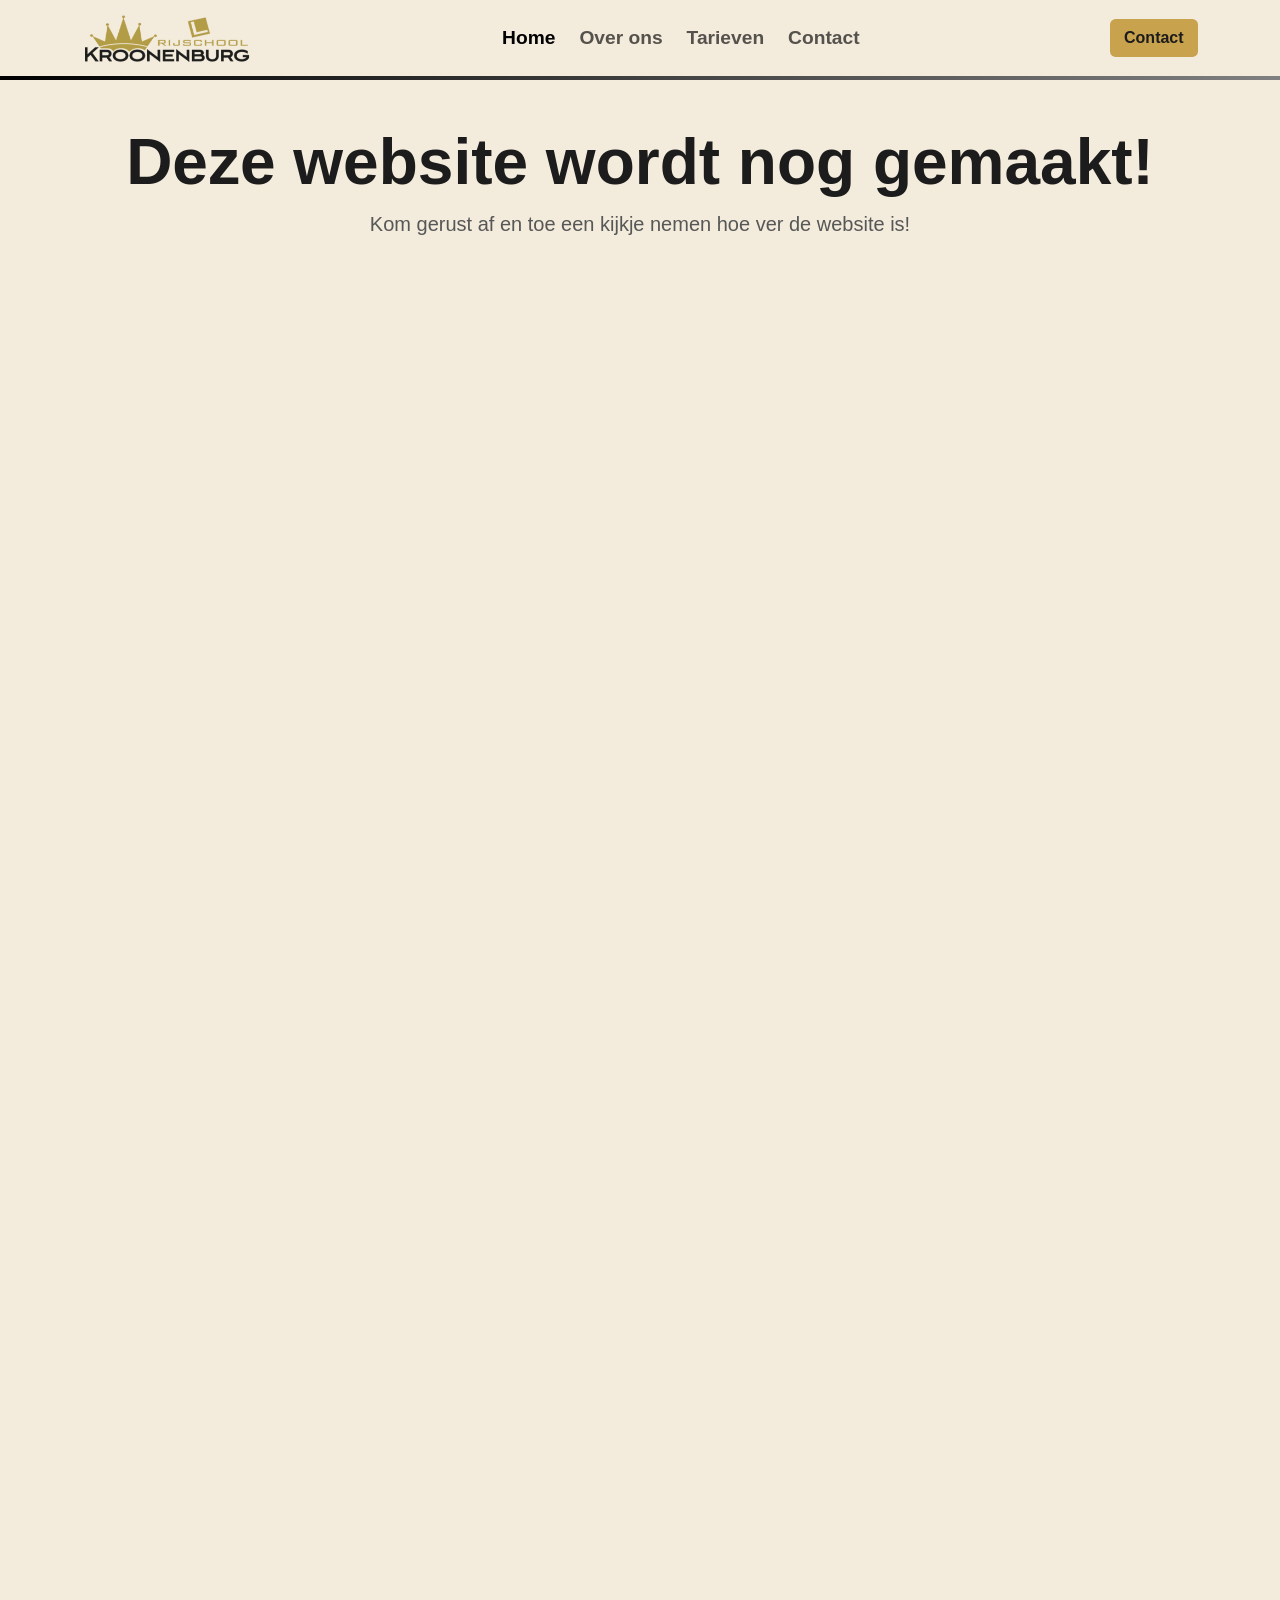
==== index.html @ a6eb4051 "navbar vebetert" ====
<!DOCTYPE html>
<html lang="en">

<head>
    <meta charset="UTF-8">
    <meta name="viewport" content="width=device-width, initial-scale=1.0">
    <title>Document</title>
    <link href="https://cdn.jsdelivr.net/npm/bootstrap@5.3.2/dist/css/bootstrap.min.css" rel="stylesheet">
    <link rel="stylesheet" href="style.css">
</head>

<body>
    <nav class="navbar navbar-expand-lg fixed-top">
        <div class="container d-flex align-items-center justify-content-between">

            <!-- Logo (left) -->
            <a class="navbar-brand d-flex align-items-center me-3" href="index.html">
                <img src="images/logo.png" alt="logo" width="170" height="50">
            </a>

            <!-- Hamburger toggler (always right on small screens) -->
            <button class="navbar-toggler border border-2 border-dark" type="button" data-bs-toggle="collapse" data-bs-target="#navbarNav"
                aria-controls="navbarNav" aria-expanded="false" aria-label="Toggle navigation">
                <span class="navbar-toggler-icon"></span>
            </button>

            <!-- Collapse menu -->
            <div class="collapse navbar-collapse justify-content-center" id="navbarNav">
                <ul class="navbar-nav mx-auto">
                    <li class="nav-item"><a class="nav-link active" href="index.html">Home</a></li>
                    <li class="nav-item"><a class="nav-link" href="overons.html">Over ons</a></li>
                    <li class="nav-item"><a class="nav-link" href="tarieven.html">Tarieven</a></li>
                    <li class="nav-item"><a class="nav-link" href="tarieven.html">Contact</a></li>
                </ul>

                <!-- Contact button (only on lg+) -->
                <div class="d-none d-lg-flex ms-lg-3">
                    <a href="contact.html" class="btn btn-gold">Contact</a>
                </div>
            </div>

        </div>
    </nav>



    <div class="hero1 d-flex flex-column align-items-center min-vh-100">
        <div class="text-center">
            <h1 class="display-3 fw-bold mt-4">Deze website wordt nog gemaakt!</h1>
            <p class="lead fs-5 text-muted">Kom gerust af en toe een kijkje nemen hoe ver de website is!</p>
        </div>
    </div>


    <script src="https://cdn.jsdelivr.net/npm/@popperjs/core@2.11.8/dist/umd/popper.min.js"
        integrity="sha384-I7E8VVD/ismYTF4hNIPjVp/Zjvgyol6VFvRkX/vR+Vc4jQkC+hVqc2pM8ODewa9r"
        crossorigin="anonymous"></script>
    <script src="https://cdn.jsdelivr.net/npm/bootstrap@5.3.8/dist/js/bootstrap.min.js"
        integrity="sha384-G/EV+4j2dNv+tEPo3++6LCgdCROaejBqfUeNjuKAiuXbjrxilcCdDz6ZAVfHWe1Y"
        crossorigin="anonymous"></script>
    <script src="script.js"></script>
</body>

</html>
---- style.css ----
:root {
    --dark: #5d5d5d;
    --gold: rgba(179, 157, 70, 1);
    --Lbeige: #F3EBDC;
}

body {
    padding: 0;
    margin: 0;
    font-family: 'Inter', sans-serif;
    background-color: var(--Lbeige);
    color: #1C1C1C;
}

/*navbar*/

.navbar .navbar-nav {
  gap: 0.5rem;
}

.navbar {
    background-color: var(--Lbeige);
    transition: all 0.3s;
}

.nav-link {
    font-size: larger;
    font-weight: bold;
    position: relative;
    top: 0;
}

.nav-link:hover {
    top: -4px;
    transition: all 0.3s;
}


.navbar::after {
    content: '';
    background: linear-gradient(to right, black, gray);
    height: 4px;
    width: 100%;
    position: absolute;
    bottom: -4px;
}

.navbar.scrolled {
    background-color: beige;
    box-shadow: 0 10px 16px rgba(0, 0, 0, 0.1);
}


.btn-gold {
  background-color: #C9A24D;
  color: #1C1C1C;
  border: none;
  font-weight: 600;
  padding: .45rem .9rem;
  border-radius: .35rem;
}
.btn-gold:hover { background-color: #A88734; color: #1C1C1C; }



.hero1 {
    height: 200vh;
    margin-top: 100px;
}

/*media*/
@media (max-width: 991.98px) {
  /* optional: reduce logo size on small screens */
  .navbar-brand img { width: 140px; height: auto; }
}
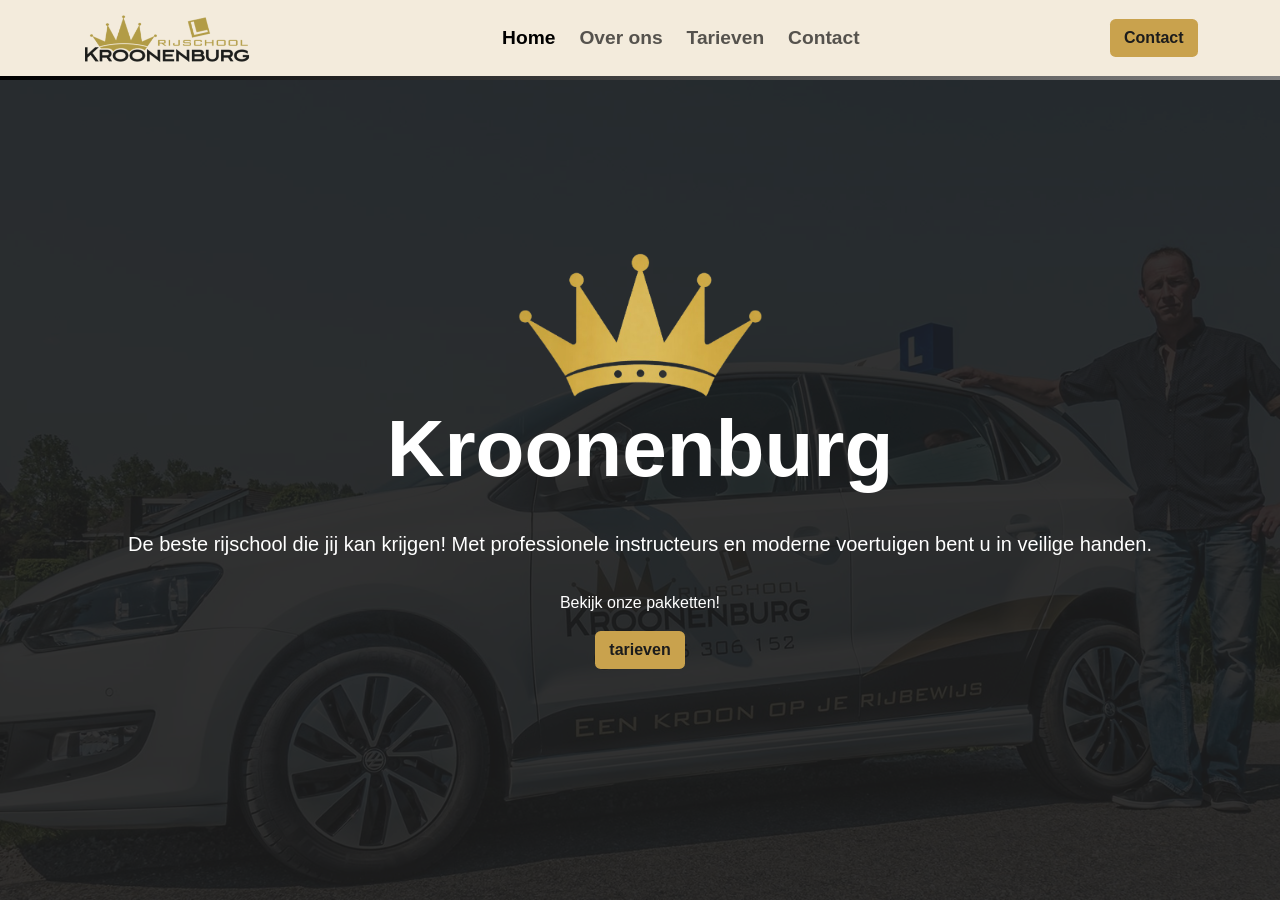
==== commit 197a2e19: "hero homepagina" ====
--- a/index.html
+++ b/index.html
@@ -44,10 +44,14 @@
 
 
 
-    <div class="hero1 d-flex flex-column align-items-center min-vh-100">
-        <div class="text-center">
-            <h1 class="display-3 fw-bold mt-4">Deze website wordt nog gemaakt!</h1>
-            <p class="lead fs-5 text-muted">Kom gerust af en toe een kijkje nemen hoe ver de website is!</p>
+    <div class="hero1 d-flex flex-column justify-content-center align-items-center min-vh-100">
+        <div class="darkoverlay-hero"></div>
+        <div class="hero-tekst-container d-flex flex-column justify-content-center align-items-center text-center">
+            <img class="hero-crown-title" src="images/crown.png" alt="kroon">
+            <h1 class="fw-bold mt-4">Kroonenburg</h1>
+            <p class="hero-sub-tekst mt-4">De beste rijschool die jij kan krijgen! Met professionele instructeurs en moderne voertuigen bent u in veilige handen.</p>
+            <p class="mt-3">Bekijk onze pakketten!</p>
+            <button class="btn-gold">tarieven</button>
         </div>
     </div>
 
--- a/style.css
+++ b/style.css
@@ -21,6 +21,7 @@
 .navbar {
     background-color: var(--Lbeige);
     transition: all 0.3s;
+    
 }
 
 .nav-link {
@@ -61,15 +62,55 @@
 }
 .btn-gold:hover { background-color: #A88734; color: #1C1C1C; }
 
-
+/*hero1*/
 
 .hero1 {
-    height: 200vh;
-    margin-top: 100px;
+    position: relative;
+    height: 100vh;
+    width: 100%;
+    background-image: url('images/NielsMauto.png');
+    background-size: cover;
+    background-position: center top;
+    background-repeat: no-repeat;
+    color: white;
+}
+
+.hero-tekst-container {
+    padding: 20px;
+    position: relative;
+    z-index: 1;
+    h1 {
+        font-weight: bolder;
+        font-size: clamp(30px, 12vw, 80px);
+    }
+}
+
+.hero-sub-tekst {
+    font-size: clamp(15px, 3vw, 20px);
+}
+
+.darkoverlay-hero {
+    position: absolute;
+    top: 0;
+    left: 0;
+    width: 100%;
+    height: 100%;
+    background-color: #1C1C1C;
+    opacity: 0.9;
+}
+
+.hero-crown-title {
+    width: clamp(120px, 40vw, 250px);
+    position: relative;
+    top: 20px;
 }
 
 /*media*/
-@media (max-width: 991.98px) {
+@media (max-width: 990px) {
   /* optional: reduce logo size on small screens */
   .navbar-brand img { width: 140px; height: auto; }
+
+  .hero1 {
+        background-position: right bottom;
+    }
 }
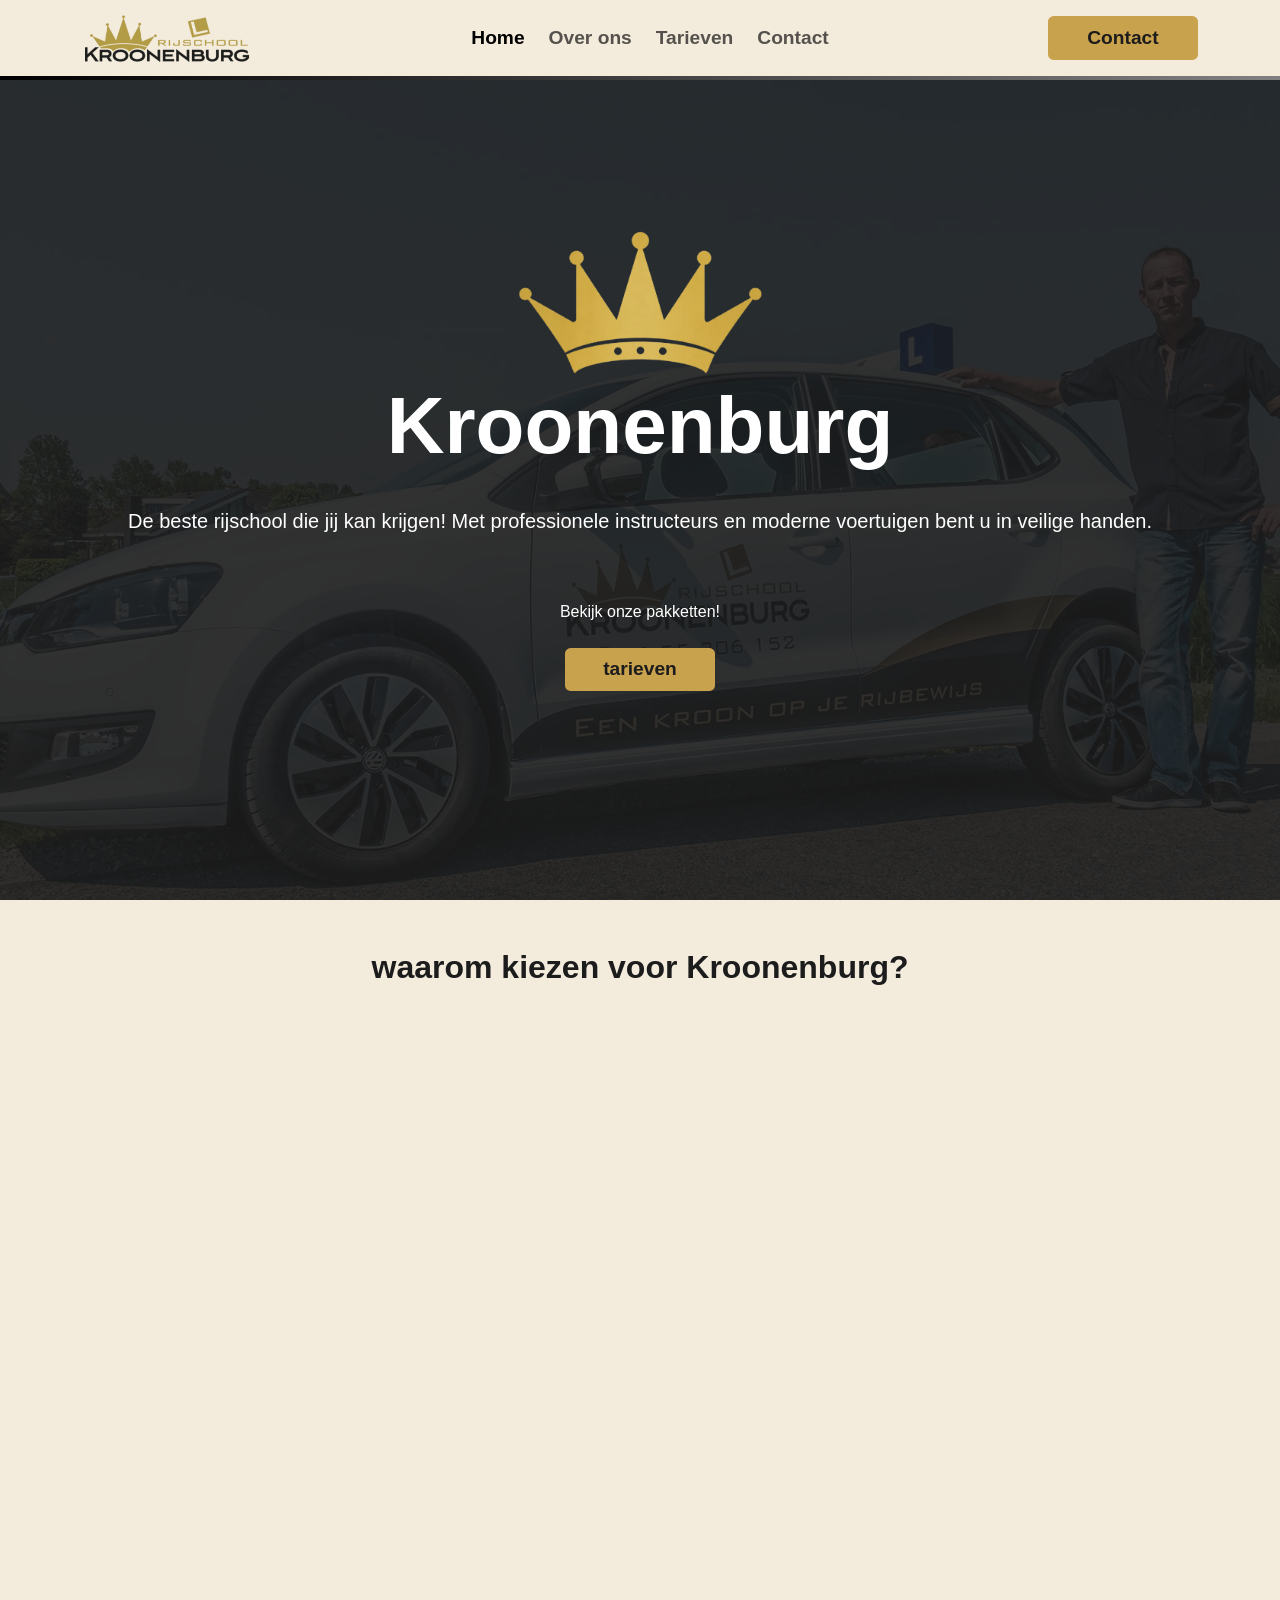
==== commit 15908519: "scale animatie volgende sectie" ====
--- a/index.html
+++ b/index.html
@@ -42,18 +42,20 @@
         </div>
     </nav>
 
-
-
     <div class="hero1 d-flex flex-column justify-content-center align-items-center min-vh-100">
         <div class="darkoverlay-hero"></div>
         <div class="hero-tekst-container d-flex flex-column justify-content-center align-items-center text-center">
             <img class="hero-crown-title" src="images/crown.png" alt="kroon">
             <h1 class="fw-bold mt-4">Kroonenburg</h1>
             <p class="hero-sub-tekst mt-4">De beste rijschool die jij kan krijgen! Met professionele instructeurs en moderne voertuigen bent u in veilige handen.</p>
-            <p class="mt-3">Bekijk onze pakketten!</p>
-            <button class="btn-gold">tarieven</button>
+            <p class="mt-5">Bekijk onze pakketten!</p>
+            <button class="btn-gold mt-2">tarieven</button>
         </div>
     </div>
+
+    <section>
+        <h2 class="mt-5 text-center bold fw-bolder scale-animation hidden">waarom kiezen voor Kroonenburg?</h2>
+    </section>
 
 
     <script src="https://cdn.jsdelivr.net/npm/@popperjs/core@2.11.8/dist/umd/popper.min.js"
--- a/style.css
+++ b/style.css
@@ -10,6 +10,30 @@
     font-family: 'Inter', sans-serif;
     background-color: var(--Lbeige);
     color: #1C1C1C;
+}
+
+/*components*/
+
+section {
+    height: 100vh;
+}
+
+/*animaties*/
+
+.scale-animation.show {
+    transform: scale(1);
+    animation: scaleIn 0.6s ease-out forwards;
+}
+
+@keyframes scaleIn {
+    from {
+        transform: scale(0);
+        opacity: 0;
+    }
+    to {
+        transform: scale(1);
+        opacity: 1;
+    }
 }
 
 /*navbar*/
@@ -48,7 +72,7 @@
 
 .navbar.scrolled {
     background-color: beige;
-    box-shadow: 0 10px 16px rgba(0, 0, 0, 0.1);
+    box-shadow: 0 15px 16px rgba(0, 0, 0, 0.1);
 }
 
 
@@ -56,9 +80,11 @@
   background-color: #C9A24D;
   color: #1C1C1C;
   border: none;
+  font-size: larger;
   font-weight: 600;
-  padding: .45rem .9rem;
+  padding: .45rem 10px;
   border-radius: .35rem;
+  width: 150px;
 }
 .btn-gold:hover { background-color: #A88734; color: #1C1C1C; }
 
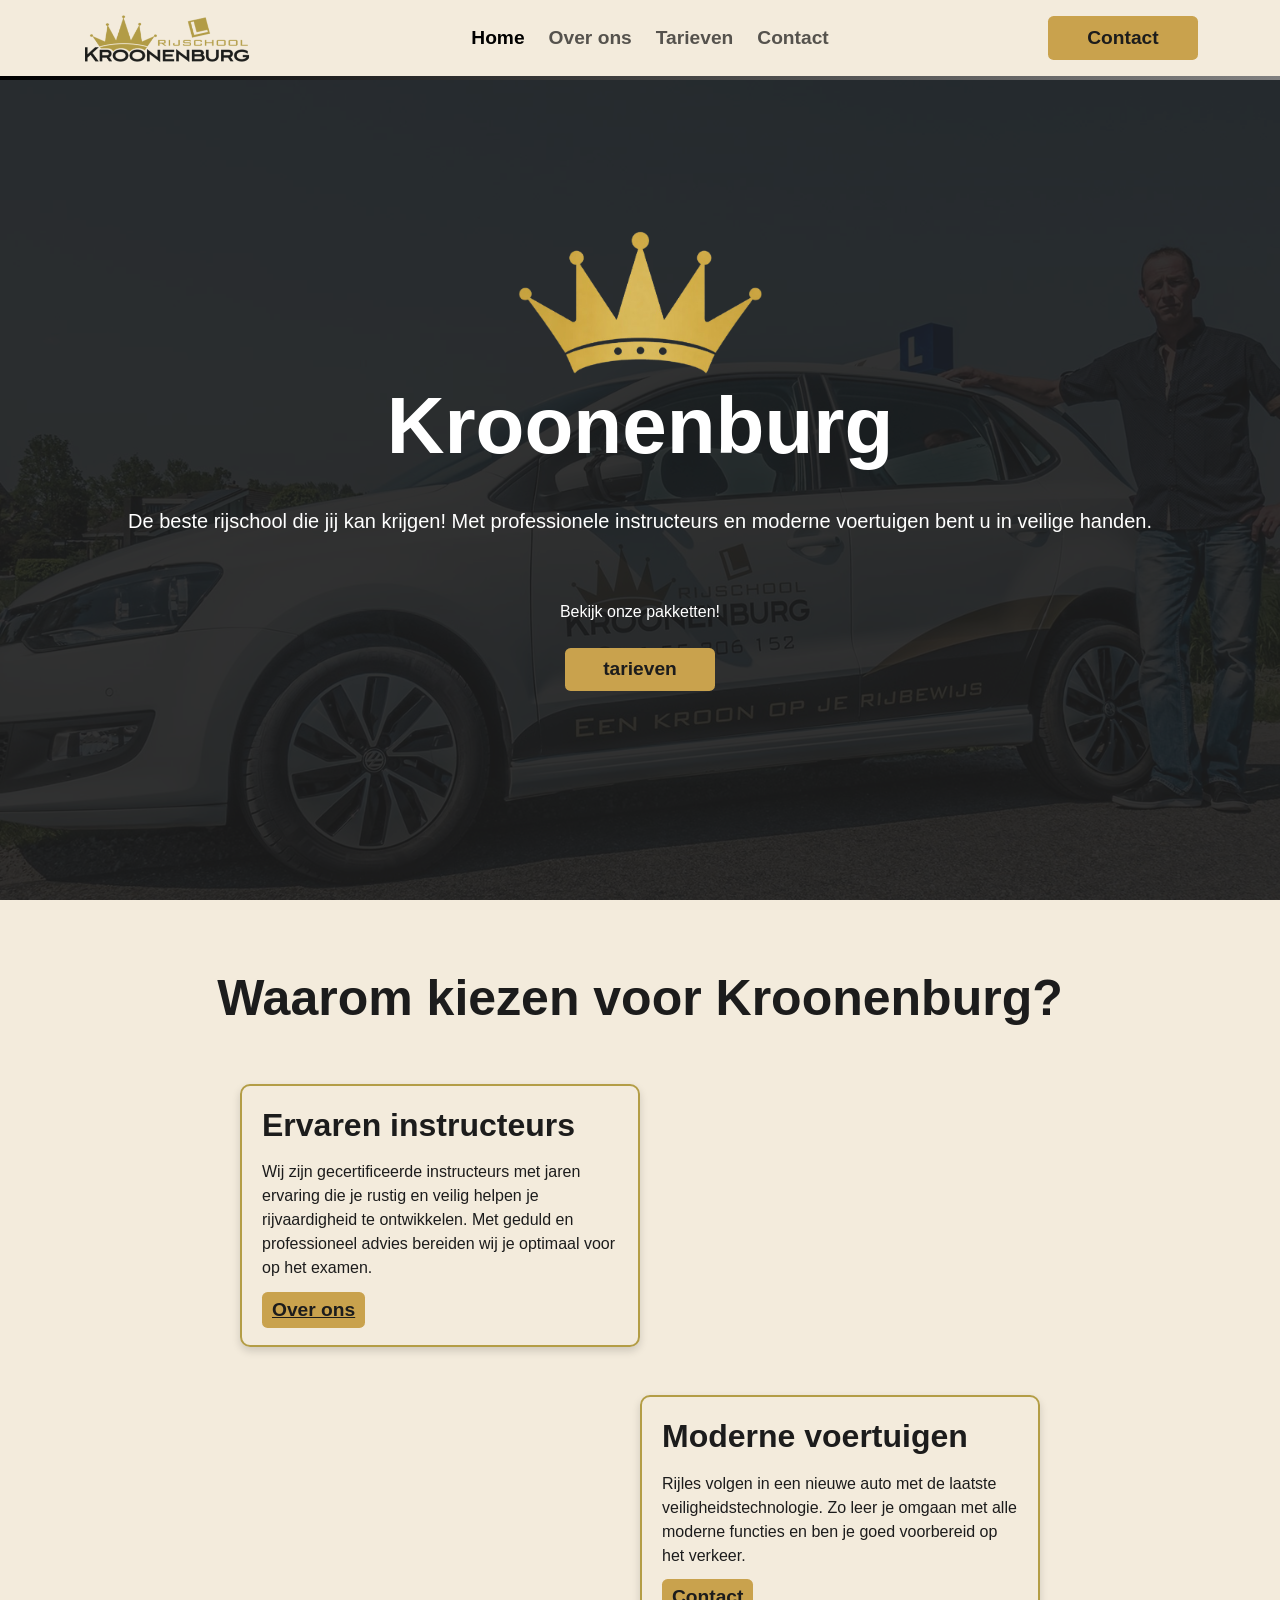
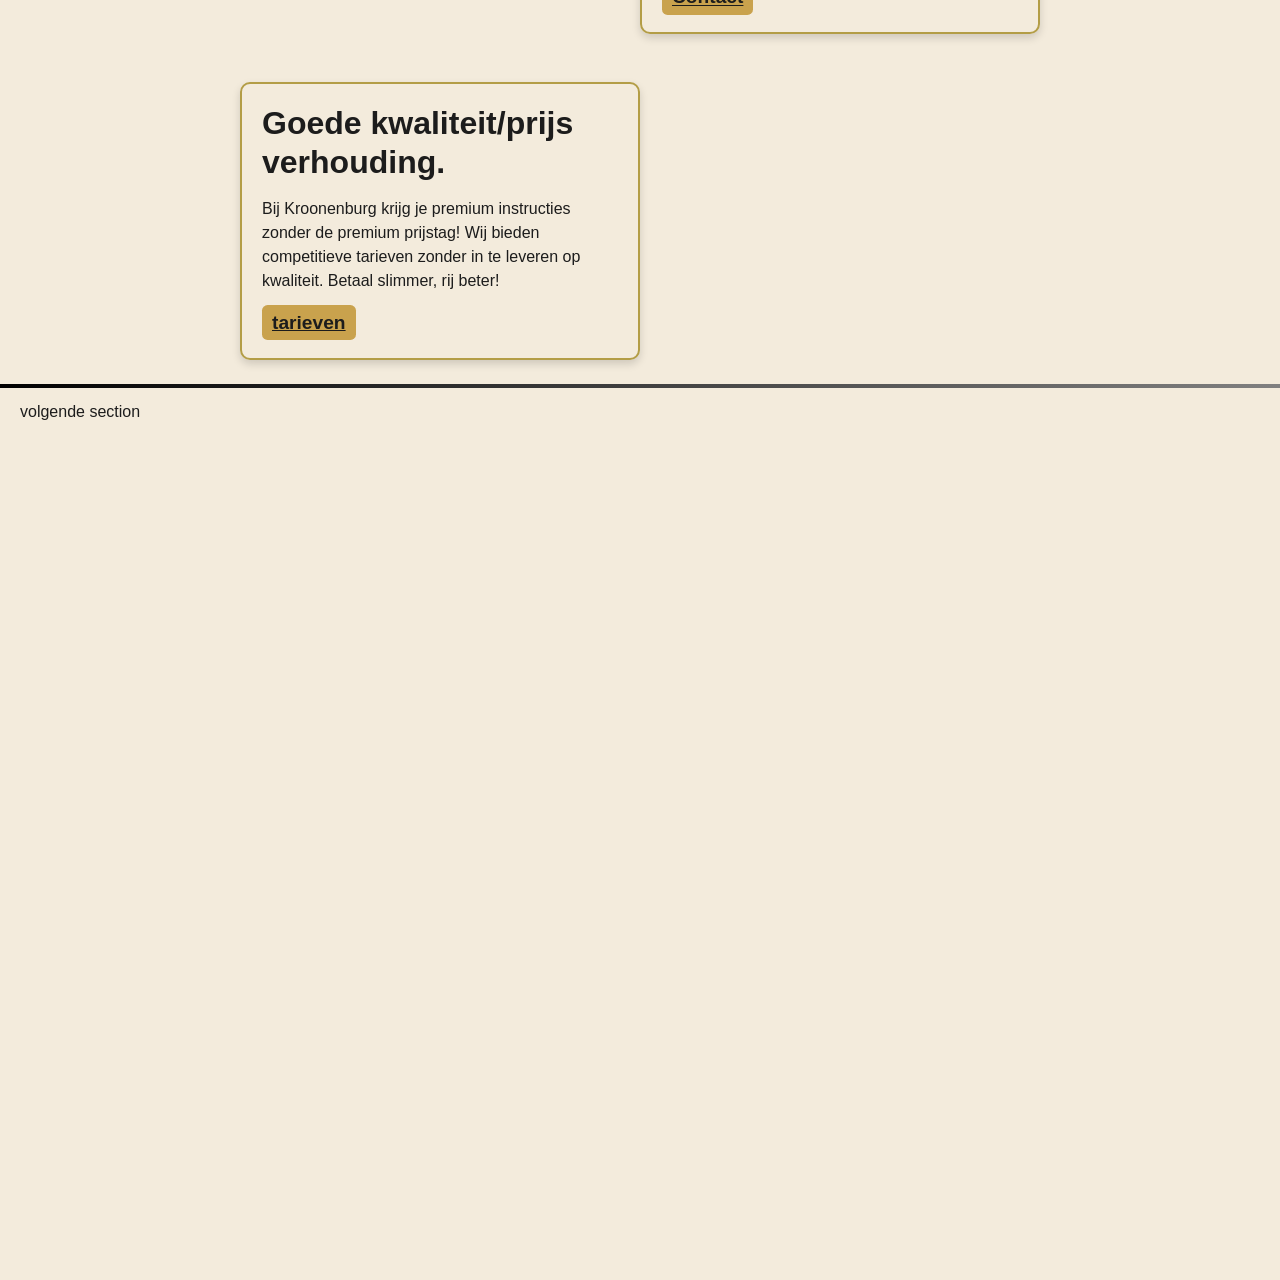
==== commit b23d89cc: "waarom sectie" ====
--- a/index.html
+++ b/index.html
@@ -19,8 +19,9 @@
             </a>
 
             <!-- Hamburger toggler (always right on small screens) -->
-            <button class="navbar-toggler border border-2 border-dark" type="button" data-bs-toggle="collapse" data-bs-target="#navbarNav"
-                aria-controls="navbarNav" aria-expanded="false" aria-label="Toggle navigation">
+            <button class="navbar-toggler border border-2 border-dark" type="button" data-bs-toggle="collapse"
+                data-bs-target="#navbarNav" aria-controls="navbarNav" aria-expanded="false"
+                aria-label="Toggle navigation">
                 <span class="navbar-toggler-icon"></span>
             </button>
 
@@ -47,14 +48,42 @@
         <div class="hero-tekst-container d-flex flex-column justify-content-center align-items-center text-center">
             <img class="hero-crown-title" src="images/crown.png" alt="kroon">
             <h1 class="fw-bold mt-4">Kroonenburg</h1>
-            <p class="hero-sub-tekst mt-4">De beste rijschool die jij kan krijgen! Met professionele instructeurs en moderne voertuigen bent u in veilige handen.</p>
+            <p class="hero-sub-tekst mt-4">De beste rijschool die jij kan krijgen! Met professionele instructeurs en
+                moderne voertuigen bent u in veilige handen.</p>
             <p class="mt-5">Bekijk onze pakketten!</p>
             <button class="btn-gold mt-2">tarieven</button>
         </div>
     </div>
 
     <section>
-        <h2 class="mt-5 text-center bold fw-bolder scale-animation hidden">waarom kiezen voor Kroonenburg?</h2>
+        <h2 class="header mt-5 text-center fw-bolder">Waarom kiezen voor Kroonenburg?</h2>
+        <div class="d-flex flex-column justify-content-center align-items-center">
+            <div class="tekstgroep groep1 mt-5 slide-left-animation hidden">
+                <h2 class="subheader mb-3 fw-bold">Ervaren instructeurs</h2>
+                <p>Wij zijn gecertificeerde instructeurs met jaren ervaring die je rustig en veilig helpen je
+                    rijvaardigheid te ontwikkelen. Met geduld en professioneel advies bereiden wij je optimaal voor op
+                    het examen.</p>
+                <a class="btn-gold" href="#">Over ons</a>
+            </div>
+
+            <div class="tekstgroep groep2 mt-5 slide-right-animation hidden">
+                <h2 class="subheader fw-bold mb-3">Moderne voertuigen</h2>
+                <p>Rijles volgen in een nieuwe auto met de laatste veiligheidstechnologie. Zo leer je omgaan met alle
+                    moderne functies en ben je goed voorbereid op het verkeer.</p>
+                <a class="btn-gold" href="#">Contact</a>
+            </div>
+
+
+            <div class="tekstgroep groep3  mt-5 slide-left-animation hidden">
+                <h2 class="subheader mb-3 fw-bold">Goede kwaliteit/prijs verhouding.</h2>
+                <p>Bij Kroonenburg krijg je premium instructies zonder de premium prijstag! Wij bieden competitieve tarieven zonder in te leveren op kwaliteit. Betaal slimmer, rij beter!</p>
+                <a class="btn-gold" href="#">tarieven</a>
+            </div>
+        </div>
+    </section>
+
+    <section class="tarieven-section">
+        volgende section
     </section>
 
 
--- a/style.css
+++ b/style.css
@@ -10,12 +10,19 @@
     font-family: 'Inter', sans-serif;
     background-color: var(--Lbeige);
     color: #1C1C1C;
+    overflow-x: hidden;
 }
 
 /*components*/
 
 section {
-    height: 100vh;
+    min-height: 100vh;
+    padding: 20px;
+    position: relative;
+}
+
+.header {
+    font-size: clamp(12px, 9vw, 50px);
 }
 
 /*animaties*/
@@ -23,6 +30,32 @@
 .scale-animation.show {
     transform: scale(1);
     animation: scaleIn 0.6s ease-out forwards;
+}
+
+.slide-left-animation {
+    opacity: 0;
+    filter: blur(2px);
+    transition: all 1s;
+    transform: translateX(-80%);
+}
+
+.slide-left-animation.show {
+    opacity: 1;
+    filter: blur(0);
+    transform: translateX(0%);
+}
+
+.slide-right-animation {
+    opacity: 0;
+    filter: blur(2px);
+    transition: all 0.8s;
+    transform: translateX(80%);
+}
+
+.slide-right-animation.show {
+    opacity: 1;
+    filter: blur(0);
+    transform: translateX(0%);
 }
 
 @keyframes scaleIn {
@@ -30,6 +63,7 @@
         transform: scale(0);
         opacity: 0;
     }
+
     to {
         transform: scale(1);
         opacity: 1;
@@ -39,13 +73,13 @@
 /*navbar*/
 
 .navbar .navbar-nav {
-  gap: 0.5rem;
+    gap: 0.5rem;
 }
 
 .navbar {
     background-color: var(--Lbeige);
     transition: all 0.3s;
-    
+
 }
 
 .nav-link {
@@ -77,16 +111,20 @@
 
 
 .btn-gold {
-  background-color: #C9A24D;
-  color: #1C1C1C;
-  border: none;
-  font-size: larger;
-  font-weight: 600;
-  padding: .45rem 10px;
-  border-radius: .35rem;
-  width: 150px;
-}
-.btn-gold:hover { background-color: #A88734; color: #1C1C1C; }
+    background-color: #C9A24D;
+    color: #1C1C1C;
+    border: none;
+    font-size: larger;
+    font-weight: 600;
+    padding: .45rem 10px;
+    border-radius: .35rem;
+    width: 150px;
+}
+
+.btn-gold:hover {
+    background-color: #A88734;
+    color: #1C1C1C;
+}
 
 /*hero1*/
 
@@ -105,6 +143,7 @@
     padding: 20px;
     position: relative;
     z-index: 1;
+
     h1 {
         font-weight: bolder;
         font-size: clamp(30px, 12vw, 80px);
@@ -131,12 +170,118 @@
     top: 20px;
 }
 
+/*tarieven sectie*/
+
+.tarieven-section {
+
+}
+
+.tarieven-section:after {
+    content: '';
+    position: absolute;
+    height: 4px;
+    width: 100%;
+    top: 4px;
+    left: 0;
+    background: linear-gradient(to right, black, gray);
+}
+
+/*pagina*/
+
+.tekstgroep {
+    width: 400px;
+    height: auto;
+    border-radius: 10px;
+    padding: 20px;
+    border: 2px solid var(--gold);
+    box-shadow: 0 4px 8px rgba(0, 0, 0, 0.15);
+}
+
+.groep1 {
+    position: relative;
+    left: -200px;
+}
+
+.groep2 {
+    position: relative;
+    left: 200px;
+}
+
+.groep3 {
+    position: relative;
+    left: -200px;
+}
+
 /*media*/
 @media (max-width: 990px) {
-  /* optional: reduce logo size on small screens */
-  .navbar-brand img { width: 140px; height: auto; }
-
-  .hero1 {
+
+    /* optional: reduce logo size on small screens */
+    .navbar-brand img {
+        width: 140px;
+        height: auto;
+    }
+
+    .hero1 {
         background-position: right bottom;
     }
-}+
+    .groep1 {
+        left: -100px;
+    }
+
+    .groep2 {
+        left: 100px;
+    }
+
+    .groep3 {
+        left: -100px;
+    }
+}
+
+@media (max-width: 700px) {
+
+    .groep1 {
+        left: -50px;
+    }
+
+    .groep2 {
+        left: 50px;
+    }
+
+    .groep3 {
+        left: -50px;
+    }
+}
+
+@media (max-width: 530px) {
+
+    .groep1 {
+        left: 0px;
+        width: 300px;
+    }
+
+    .groep2 {
+        left: 0px;
+        width: 300px;
+    }
+
+    .groep3 {
+        left: 0px;
+        width: 300px;
+    }
+}
+
+@media (max-width: 350px) {
+
+    .groep1 {
+        width: 250px;
+    }
+
+    .groep2 {
+        width: 250px;
+    }
+
+    .groep3 {
+        width: 250px;
+    }
+}
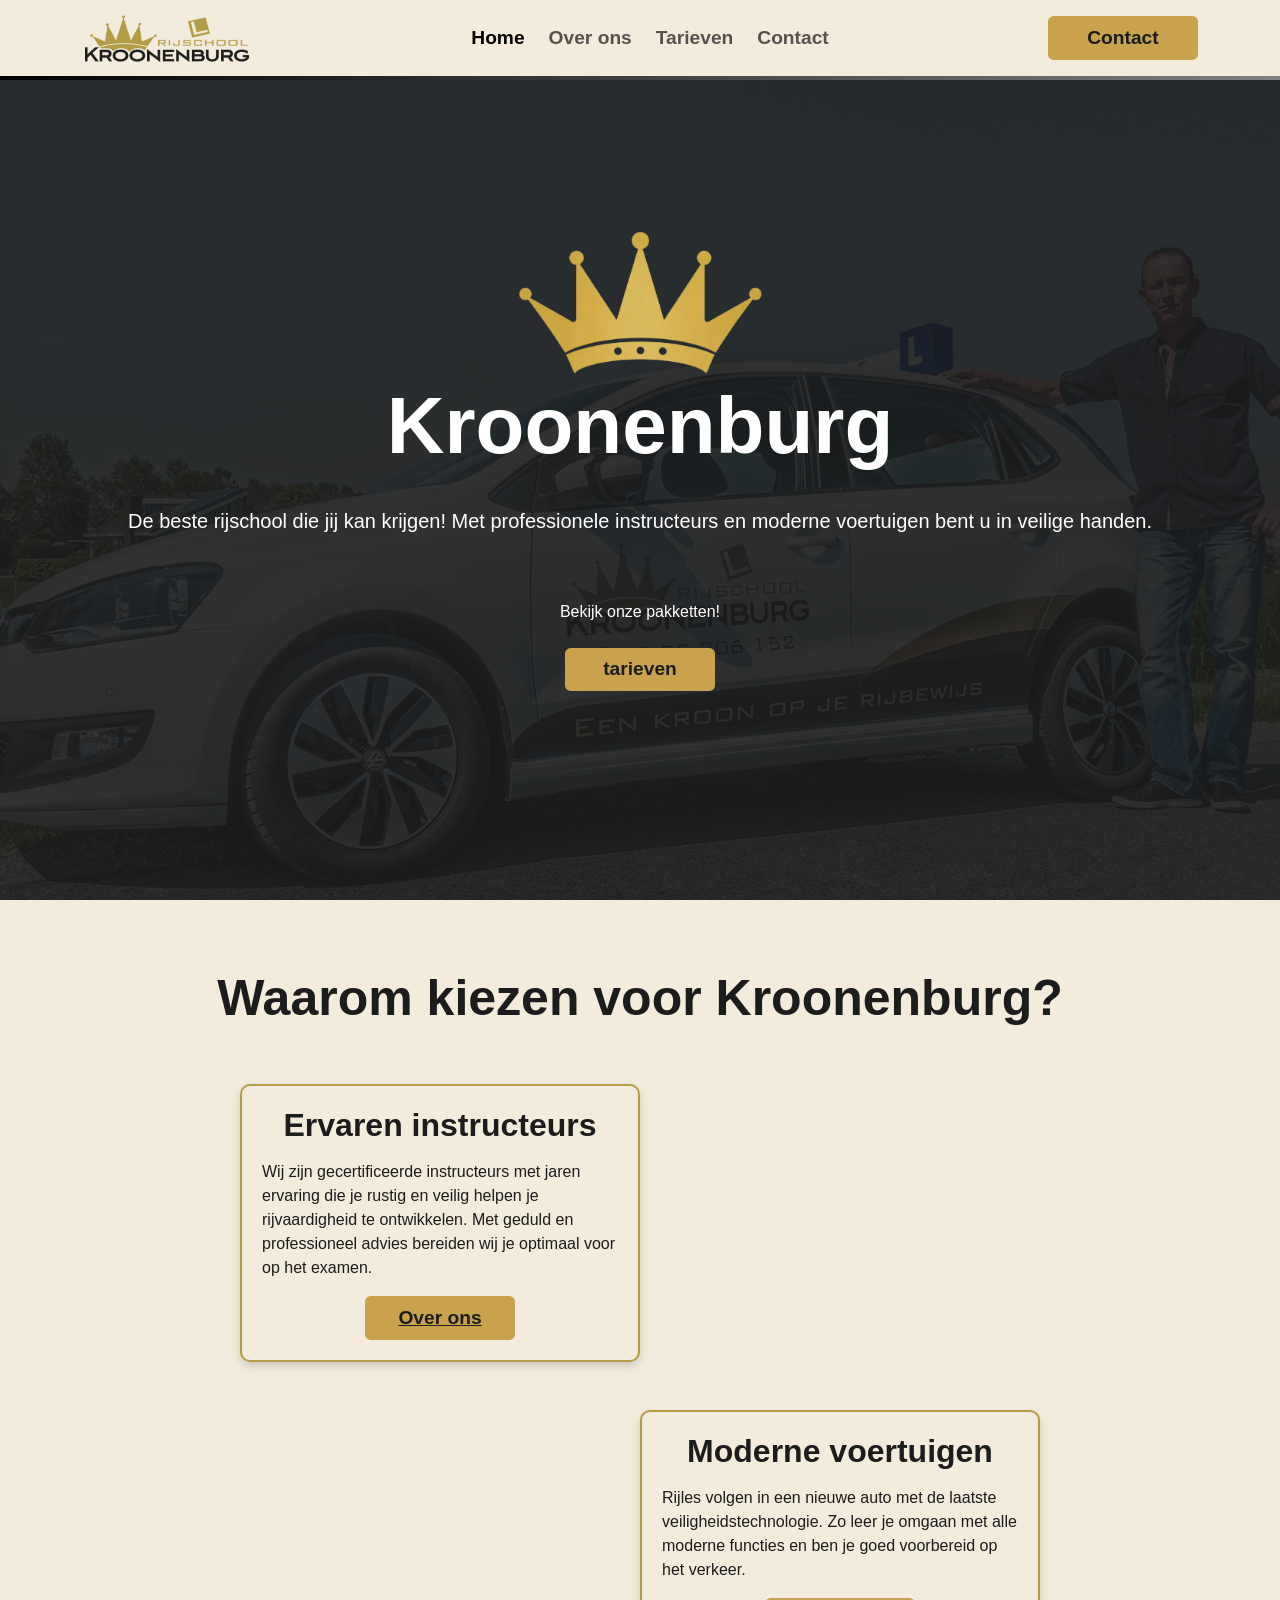
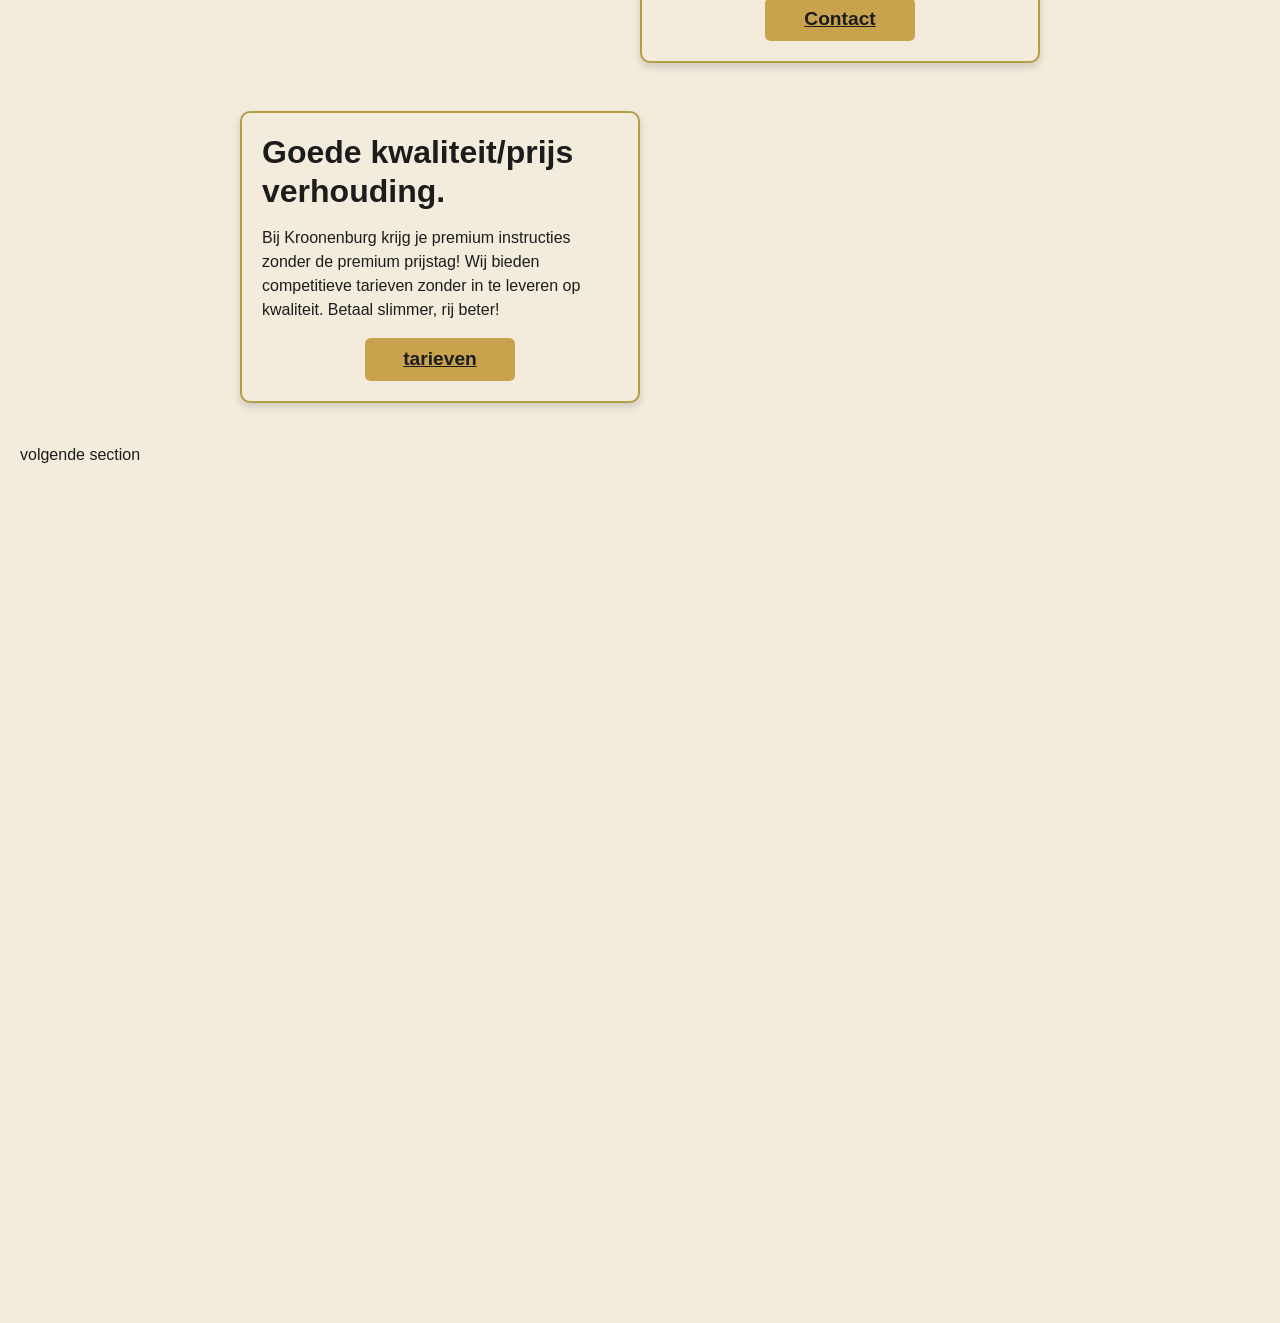
==== commit 86a03801: "groepteksten in midden" ====
--- a/index.html
+++ b/index.html
@@ -58,31 +58,32 @@
     <section>
         <h2 class="header mt-5 text-center fw-bolder">Waarom kiezen voor Kroonenburg?</h2>
         <div class="d-flex flex-column justify-content-center align-items-center">
-            <div class="tekstgroep groep1 mt-5 slide-left-animation hidden">
+            <div class="tekstgroep groep1 d-flex flex-column justify-content-center align-items-center mt-5 slide-left-animation hidden">
                 <h2 class="subheader mb-3 fw-bold">Ervaren instructeurs</h2>
                 <p>Wij zijn gecertificeerde instructeurs met jaren ervaring die je rustig en veilig helpen je
                     rijvaardigheid te ontwikkelen. Met geduld en professioneel advies bereiden wij je optimaal voor op
                     het examen.</p>
-                <a class="btn-gold" href="#">Over ons</a>
+
+                <a class="btn-gold text-center" href="#">Over ons</a>
             </div>
 
-            <div class="tekstgroep groep2 mt-5 slide-right-animation hidden">
+            <div class="tekstgroep groep2 d-flex flex-column justify-content-center align-items-center mt-5 slide-right-animation hidden">
                 <h2 class="subheader fw-bold mb-3">Moderne voertuigen</h2>
                 <p>Rijles volgen in een nieuwe auto met de laatste veiligheidstechnologie. Zo leer je omgaan met alle
                     moderne functies en ben je goed voorbereid op het verkeer.</p>
-                <a class="btn-gold" href="#">Contact</a>
+                <a class="btn-gold text-center" href="#">Contact</a>
             </div>
 
 
-            <div class="tekstgroep groep3  mt-5 slide-left-animation hidden">
+            <div class="tekstgroep groep3 d-flex flex-column justify-content-center align-items-center mt-5 slide-left-animation hidden">
                 <h2 class="subheader mb-3 fw-bold">Goede kwaliteit/prijs verhouding.</h2>
                 <p>Bij Kroonenburg krijg je premium instructies zonder de premium prijstag! Wij bieden competitieve tarieven zonder in te leveren op kwaliteit. Betaal slimmer, rij beter!</p>
-                <a class="btn-gold" href="#">tarieven</a>
+                <a class="btn-gold text-center" href="#">tarieven</a>
             </div>
         </div>
     </section>
 
-    <section class="tarieven-section">
+    <section class="tarieven">
         volgende section
     </section>
 
--- a/style.css
+++ b/style.css
@@ -10,7 +10,7 @@
     font-family: 'Inter', sans-serif;
     background-color: var(--Lbeige);
     color: #1C1C1C;
-    overflow-x: hidden;
+    overflow-x: hidden !important;
 }
 
 /*components*/
@@ -19,6 +19,7 @@
     min-height: 100vh;
     padding: 20px;
     position: relative;
+    overflow-x: hidden;
 }
 
 .header {
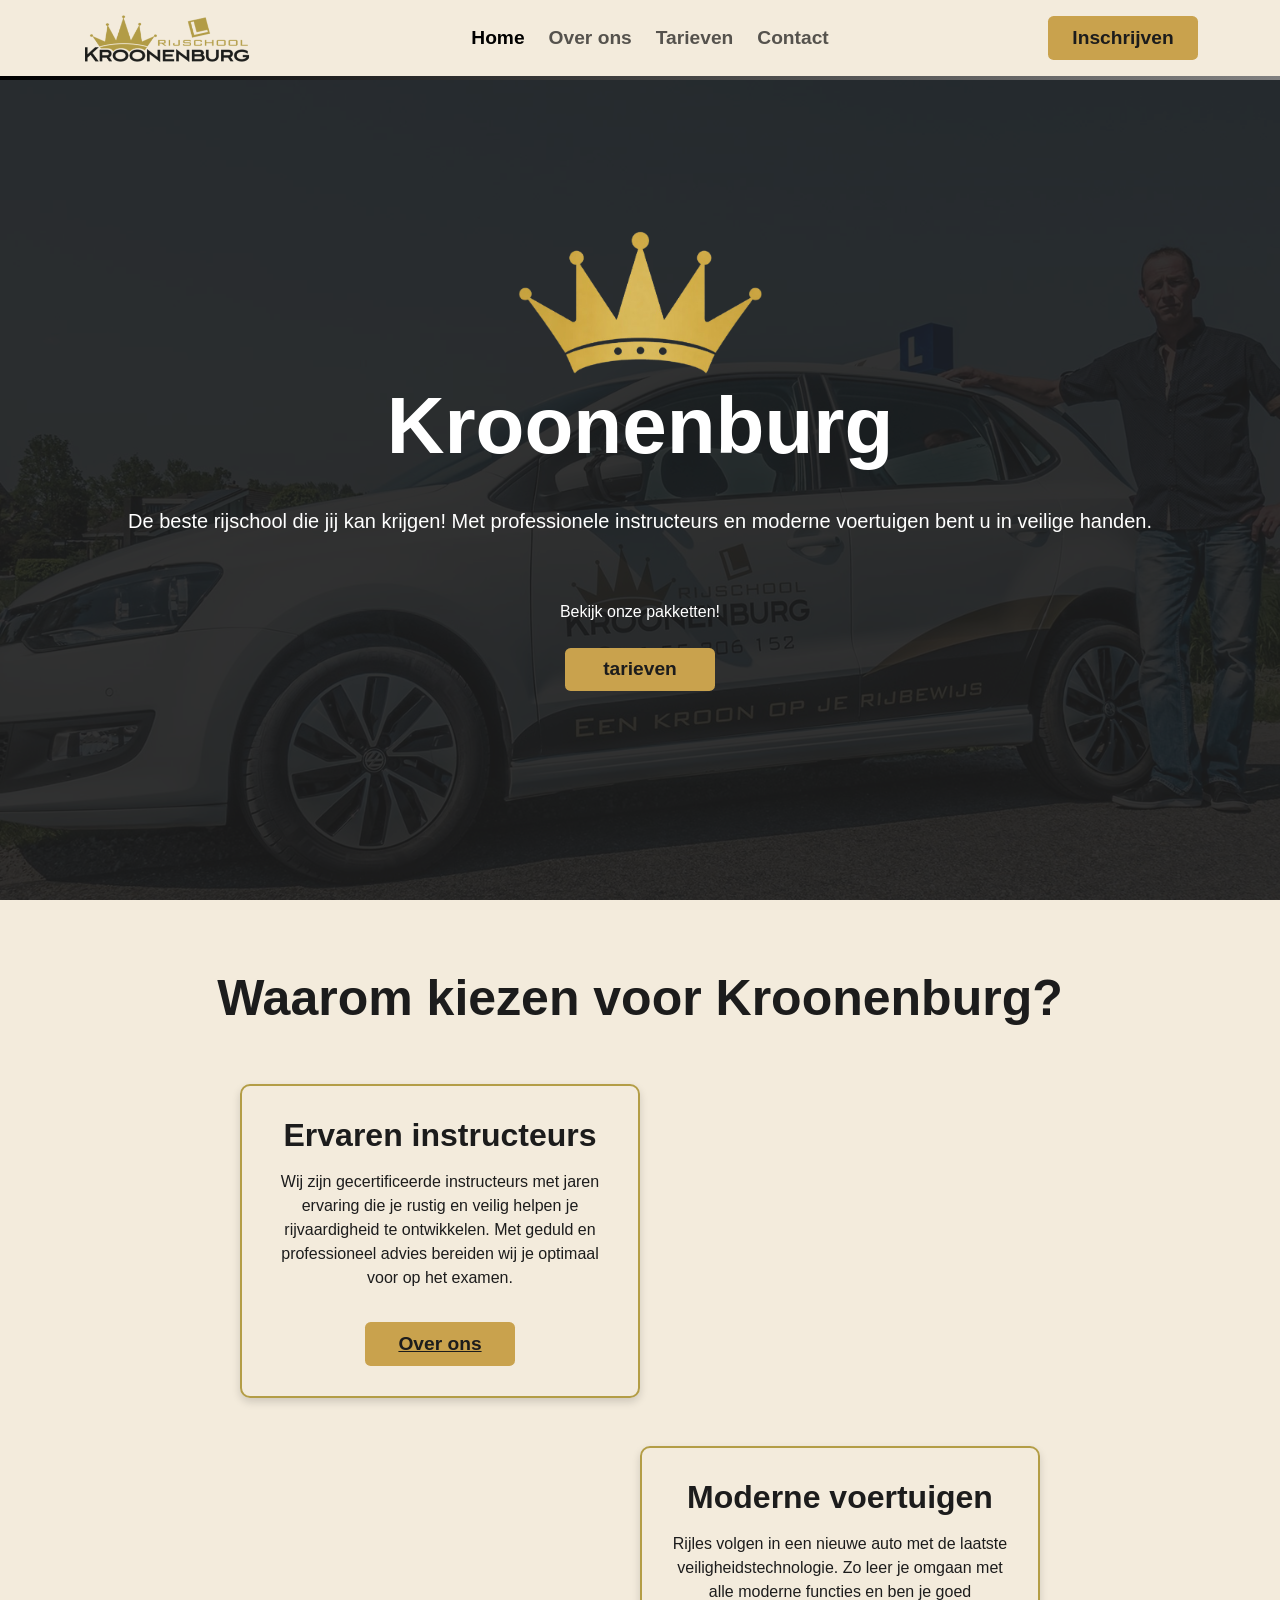
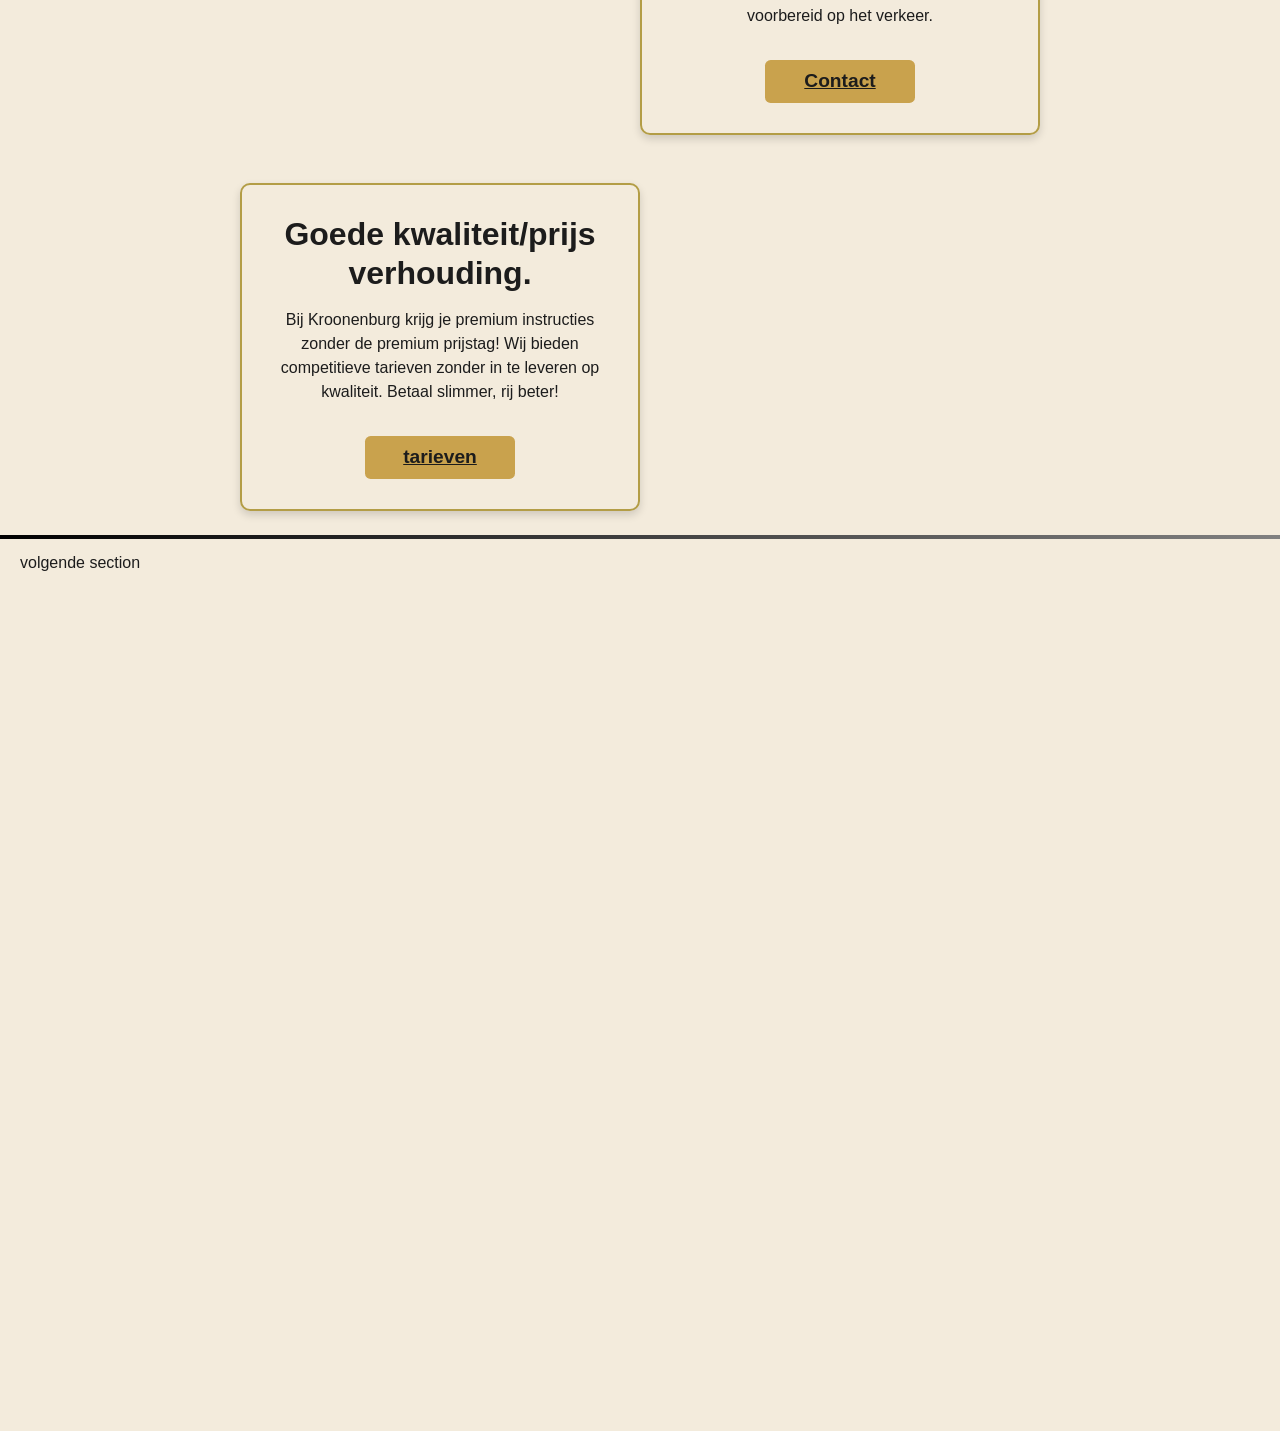
==== commit bafe7cfe: "voorloping klaar, nu naar tarieven section" ====
--- a/index.html
+++ b/index.html
@@ -36,7 +36,7 @@
 
                 <!-- Contact button (only on lg+) -->
                 <div class="d-none d-lg-flex ms-lg-3">
-                    <a href="contact.html" class="btn btn-gold">Contact</a>
+                    <a href="contact.html" class="btn btn-gold">Inschrijven</a>
                 </div>
             </div>
 
@@ -58,32 +58,32 @@
     <section>
         <h2 class="header mt-5 text-center fw-bolder">Waarom kiezen voor Kroonenburg?</h2>
         <div class="d-flex flex-column justify-content-center align-items-center">
-            <div class="tekstgroep groep1 d-flex flex-column justify-content-center align-items-center mt-5 slide-left-animation hidden">
+            <div class="tekstgroep groep1 d-flex flex-column align-items-center text-center mt-5 slide-left-animation hidden">
                 <h2 class="subheader mb-3 fw-bold">Ervaren instructeurs</h2>
                 <p>Wij zijn gecertificeerde instructeurs met jaren ervaring die je rustig en veilig helpen je
                     rijvaardigheid te ontwikkelen. Met geduld en professioneel advies bereiden wij je optimaal voor op
                     het examen.</p>
 
-                <a class="btn-gold text-center" href="#">Over ons</a>
+                <a class="btn-gold mt-3 text-center" href="#">Over ons</a>
             </div>
 
-            <div class="tekstgroep groep2 d-flex flex-column justify-content-center align-items-center mt-5 slide-right-animation hidden">
+            <div class="tekstgroep groep2 d-flex flex-column align-items-center text-center mt-5 slide-right-animation hidden">
                 <h2 class="subheader fw-bold mb-3">Moderne voertuigen</h2>
                 <p>Rijles volgen in een nieuwe auto met de laatste veiligheidstechnologie. Zo leer je omgaan met alle
                     moderne functies en ben je goed voorbereid op het verkeer.</p>
-                <a class="btn-gold text-center" href="#">Contact</a>
+                <a class="btn-gold mt-3 text-center" href="#">Contact</a>
             </div>
 
 
-            <div class="tekstgroep groep3 d-flex flex-column justify-content-center align-items-center mt-5 slide-left-animation hidden">
+            <div class="tekstgroep groep3 d-flex flex-column align-items-center text-center mt-5 slide-left-animation hidden">
                 <h2 class="subheader mb-3 fw-bold">Goede kwaliteit/prijs verhouding.</h2>
                 <p>Bij Kroonenburg krijg je premium instructies zonder de premium prijstag! Wij bieden competitieve tarieven zonder in te leveren op kwaliteit. Betaal slimmer, rij beter!</p>
-                <a class="btn-gold text-center" href="#">tarieven</a>
+                <a class="btn-gold mt-3 text-center" href="#">tarieven</a>
             </div>
         </div>
     </section>
 
-    <section class="tarieven">
+    <section class="tarieven-section">
         volgende section
     </section>
 
--- a/style.css
+++ b/style.css
@@ -173,10 +173,6 @@
 
 /*tarieven sectie*/
 
-.tarieven-section {
-
-}
-
 .tarieven-section:after {
     content: '';
     position: absolute;
@@ -193,7 +189,7 @@
     width: 400px;
     height: auto;
     border-radius: 10px;
-    padding: 20px;
+    padding: 30px;
     border: 2px solid var(--gold);
     box-shadow: 0 4px 8px rgba(0, 0, 0, 0.15);
 }
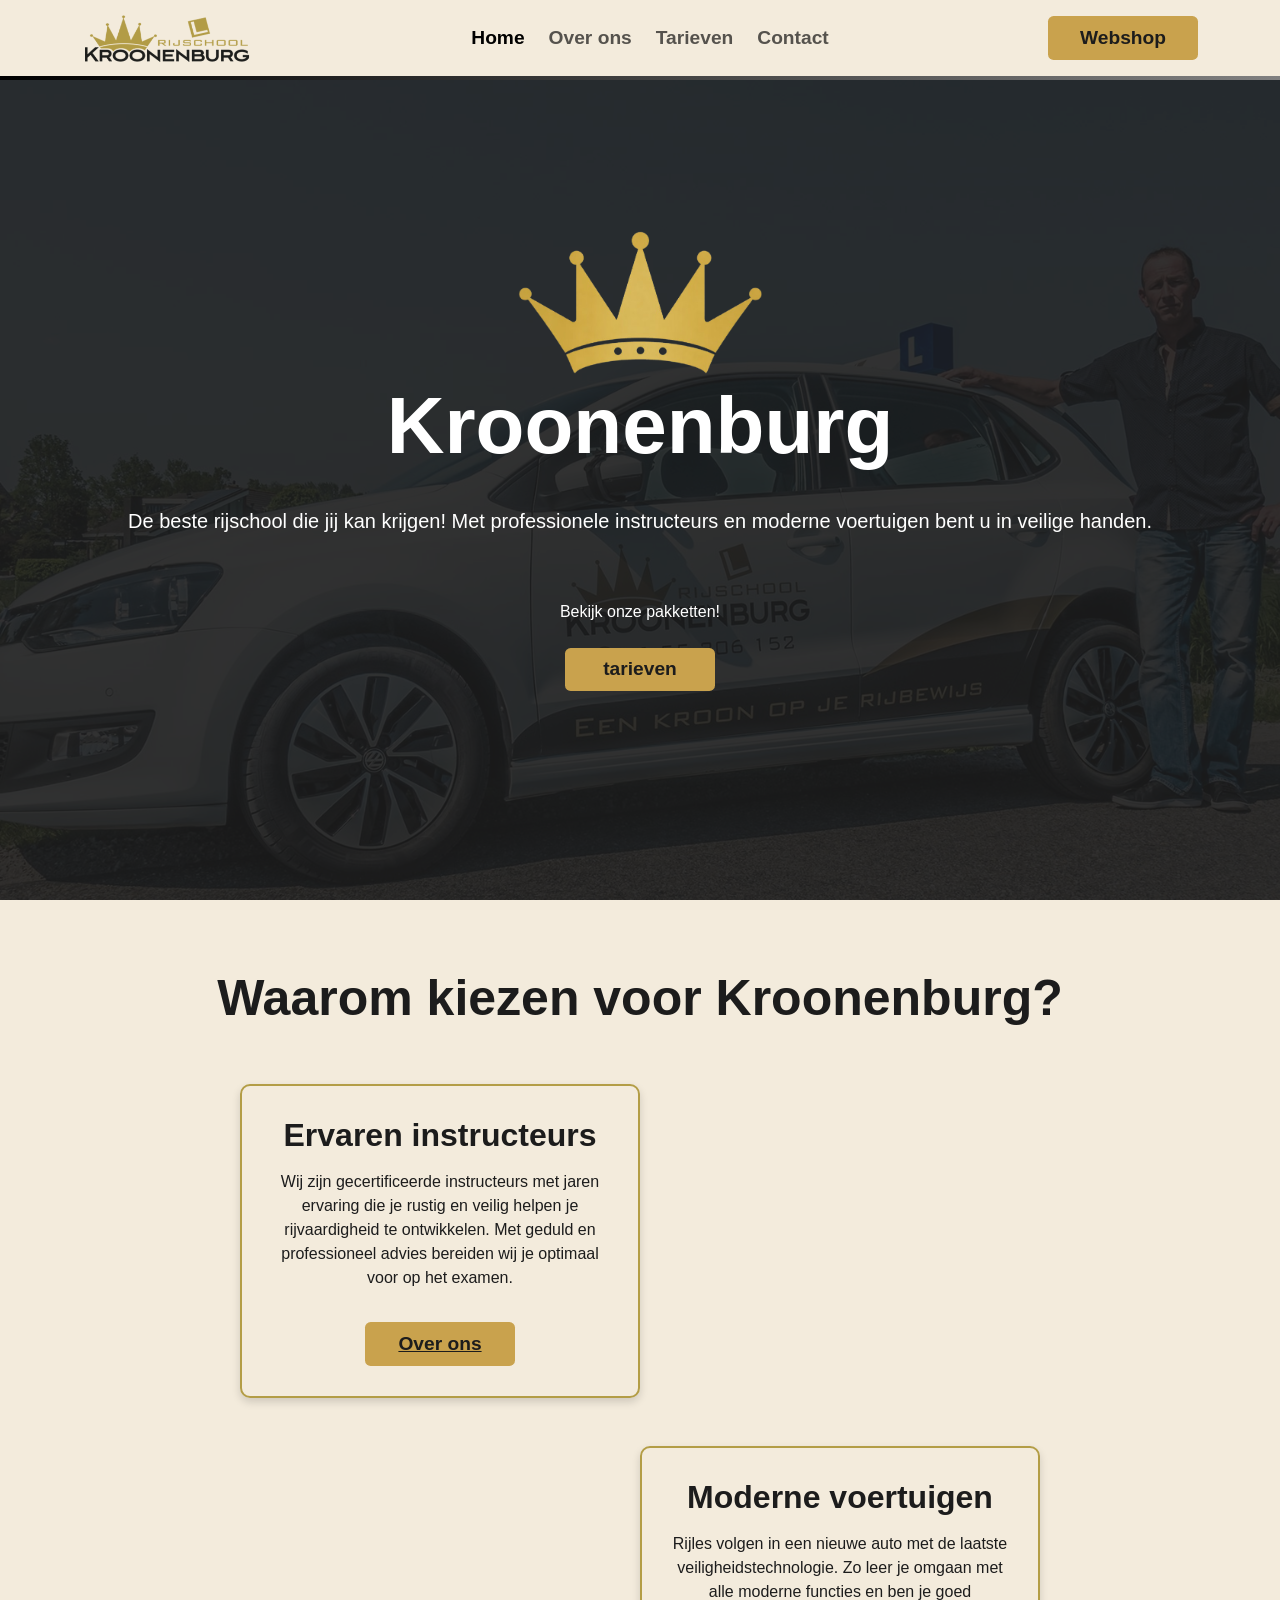
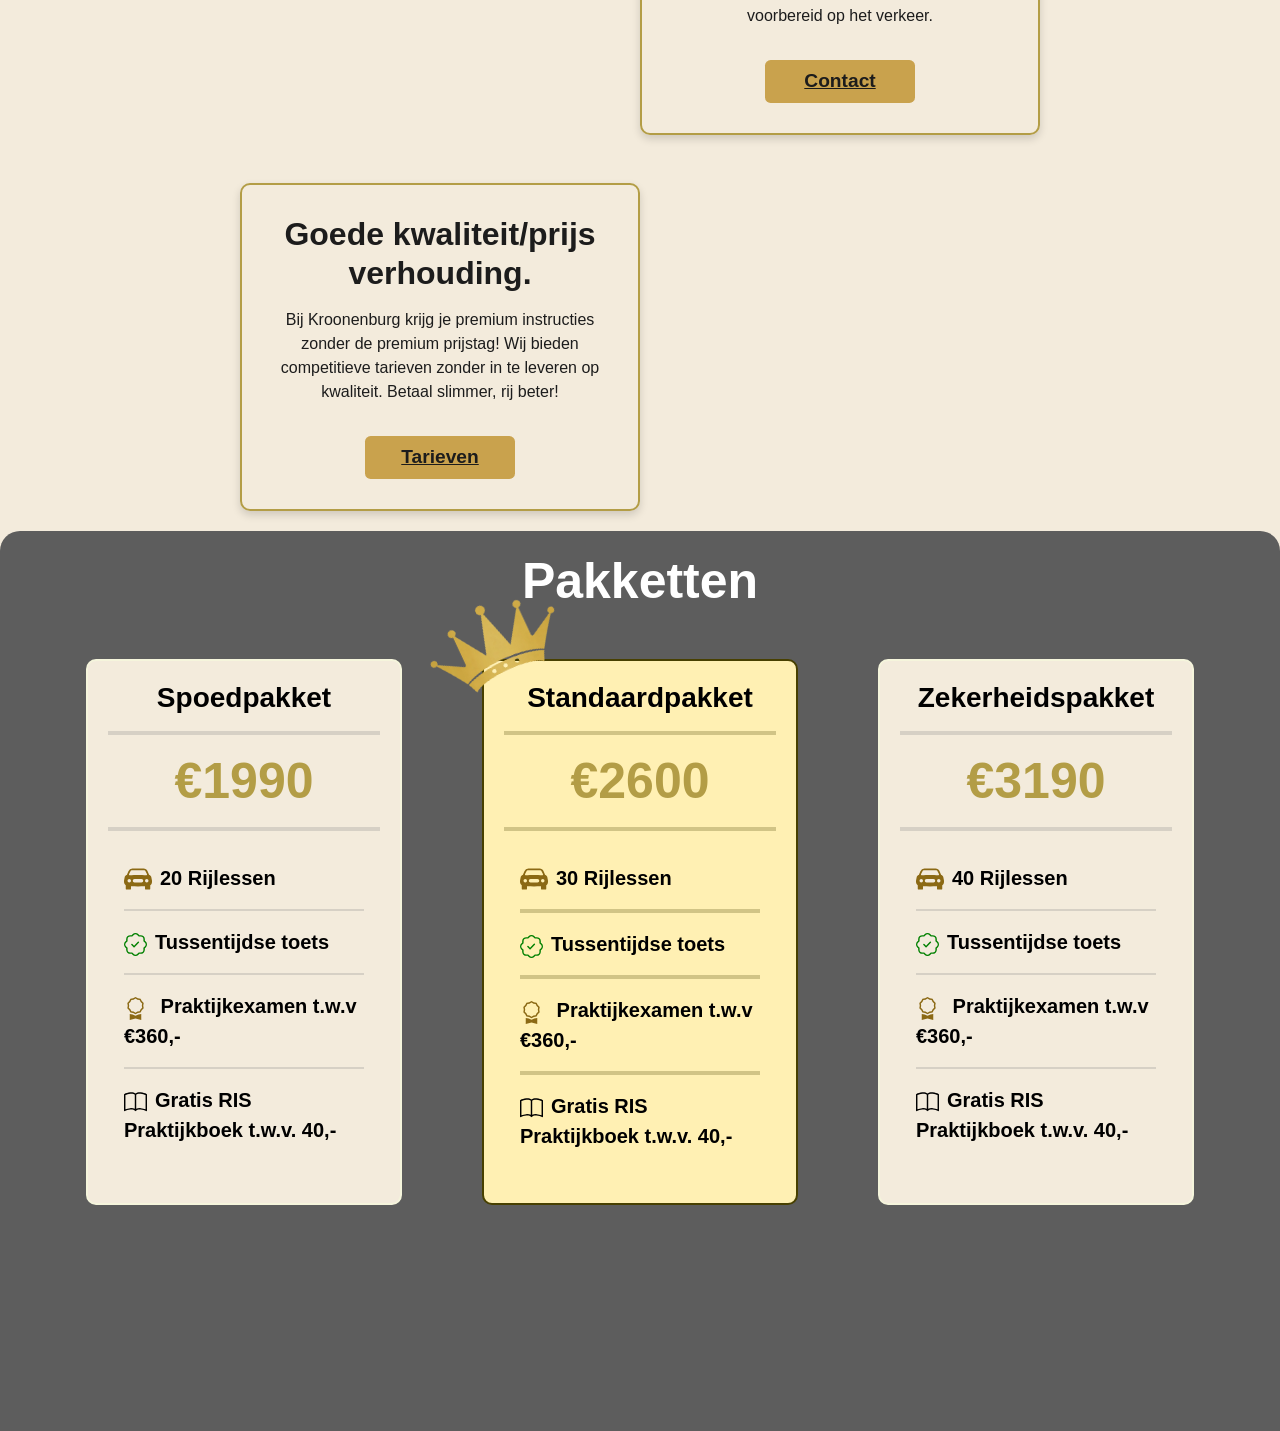
==== commit 587f24f4: "tarieven sectie" ====
--- a/index.html
+++ b/index.html
@@ -36,7 +36,7 @@
 
                 <!-- Contact button (only on lg+) -->
                 <div class="d-none d-lg-flex ms-lg-3">
-                    <a href="contact.html" class="btn btn-gold">Inschrijven</a>
+                    <a href="https://www.theorie-leren.nl/" class="btn btn-gold">Webshop</a>
                 </div>
             </div>
 
@@ -58,7 +58,8 @@
     <section>
         <h2 class="header mt-5 text-center fw-bolder">Waarom kiezen voor Kroonenburg?</h2>
         <div class="d-flex flex-column justify-content-center align-items-center">
-            <div class="tekstgroep groep1 d-flex flex-column align-items-center text-center mt-5 slide-left-animation hidden">
+            <div
+                class="tekstgroep groep1 d-flex flex-column align-items-center text-center mt-5 slide-left-animation hidden">
                 <h2 class="subheader mb-3 fw-bold">Ervaren instructeurs</h2>
                 <p>Wij zijn gecertificeerde instructeurs met jaren ervaring die je rustig en veilig helpen je
                     rijvaardigheid te ontwikkelen. Met geduld en professioneel advies bereiden wij je optimaal voor op
@@ -67,7 +68,8 @@
                 <a class="btn-gold mt-3 text-center" href="#">Over ons</a>
             </div>
 
-            <div class="tekstgroep groep2 d-flex flex-column align-items-center text-center mt-5 slide-right-animation hidden">
+            <div
+                class="tekstgroep groep2 d-flex flex-column align-items-center text-center mt-5 slide-right-animation hidden">
                 <h2 class="subheader fw-bold mb-3">Moderne voertuigen</h2>
                 <p>Rijles volgen in een nieuwe auto met de laatste veiligheidstechnologie. Zo leer je omgaan met alle
                     moderne functies en ben je goed voorbereid op het verkeer.</p>
@@ -75,16 +77,148 @@
             </div>
 
 
-            <div class="tekstgroep groep3 d-flex flex-column align-items-center text-center mt-5 slide-left-animation hidden">
+            <div
+                class="tekstgroep groep3 d-flex flex-column align-items-center text-center mt-5 slide-left-animation hidden">
                 <h2 class="subheader mb-3 fw-bold">Goede kwaliteit/prijs verhouding.</h2>
-                <p>Bij Kroonenburg krijg je premium instructies zonder de premium prijstag! Wij bieden competitieve tarieven zonder in te leveren op kwaliteit. Betaal slimmer, rij beter!</p>
-                <a class="btn-gold mt-3 text-center" href="#">tarieven</a>
+                <p>Bij Kroonenburg krijg je premium instructies zonder de premium prijstag! Wij bieden competitieve
+                    tarieven zonder in te leveren op kwaliteit. Betaal slimmer, rij beter!</p>
+                <a class="btn-gold mt-3 text-center" href="#">Tarieven</a>
             </div>
         </div>
     </section>
 
     <section class="tarieven-section">
-        volgende section
+        <h2 class="header text-center mb-5 fw-bold">Pakketten</h2>
+        <div class="row  d-flex  justify-content-center">
+            <div class="pakketkaart hidden scale-animation col-3">
+                <h3 class="fw-bold text-center">Spoedpakket</h3>
+                <hr>
+                <h2 class="prijskaart text-center">&euro;1990</h2>
+                <hr>
+                <div class="p-3">
+                    <p>
+                        <svg xmlns="http://www.w3.org/2000/svg" width="28" height="28" fill="#8B6914"
+                            class="bi bi-car-front-fill me-2" viewBox="0 0 16 16">
+                            <path
+                                d="M2.52 3.515A2.5 2.5 0 0 1 4.82 2h6.362c1 0 1.904.596 2.298 1.515l.792 1.848c.075.175.21.319.38.404.5.25.855.715.965 1.262l.335 1.679q.05.242.049.49v.413c0 .814-.39 1.543-1 1.997V13.5a.5.5 0 0 1-.5.5h-2a.5.5 0 0 1-.5-.5v-1.338c-1.292.048-2.745.088-4 .088s-2.708-.04-4-.088V13.5a.5.5 0 0 1-.5.5h-2a.5.5 0 0 1-.5-.5v-1.892c-.61-.454-1-1.183-1-1.997v-.413a2.5 2.5 0 0 1 .049-.49l.335-1.68c.11-.546.465-1.012.964-1.261a.8.8 0 0 0 .381-.404l.792-1.848ZM3 10a1 1 0 1 0 0-2 1 1 0 0 0 0 2m10 0a1 1 0 1 0 0-2 1 1 0 0 0 0 2M6 8a1 1 0 0 0 0 2h4a1 1 0 1 0 0-2zM2.906 5.189a.51.51 0 0 0 .497.731c.91-.073 3.35-.17 4.597-.17s3.688.097 4.597.17a.51.51 0 0 0 .497-.731l-.956-1.913A.5.5 0 0 0 11.691 3H4.309a.5.5 0 0 0-.447.276L2.906 5.19Z" />
+                        </svg>20 Rijlessen
+                    </p>
+                    <hr class="small">
+                    <p>
+                        <svg xmlns="http://www.w3.org/2000/svg" width="23" height="23" fill="green"
+                            class="bi bi-patch-check me-2" viewBox="0 0 16 16">
+                            <path fill-rule="evenodd"
+                                d="M10.354 6.146a.5.5 0 0 1 0 .708l-3 3a.5.5 0 0 1-.708 0l-1.5-1.5a.5.5 0 1 1 .708-.708L7 8.793l2.646-2.647a.5.5 0 0 1 .708 0" />
+                            <path
+                                d="m10.273 2.513-.921-.944.715-.698.622.637.89-.011a2.89 2.89 0 0 1 2.924 2.924l-.01.89.636.622a2.89 2.89 0 0 1 0 4.134l-.637.622.011.89a2.89 2.89 0 0 1-2.924 2.924l-.89-.01-.622.636a2.89 2.89 0 0 1-4.134 0l-.622-.637-.89.011a2.89 2.89 0 0 1-2.924-2.924l.01-.89-.636-.622a2.89 2.89 0 0 1 0-4.134l.637-.622-.011-.89a2.89 2.89 0 0 1 2.924-2.924l.89.01.622-.636a2.89 2.89 0 0 1 4.134 0l-.715.698a1.89 1.89 0 0 0-2.704 0l-.92.944-1.32-.016a1.89 1.89 0 0 0-1.911 1.912l.016 1.318-.944.921a1.89 1.89 0 0 0 0 2.704l.944.92-.016 1.32a1.89 1.89 0 0 0 1.912 1.911l1.318-.016.921.944a1.89 1.89 0 0 0 2.704 0l.92-.944 1.32.016a1.89 1.89 0 0 0 1.911-1.912l-.016-1.318.944-.921a1.89 1.89 0 0 0 0-2.704l-.944-.92.016-1.32a1.89 1.89 0 0 0-1.912-1.911z" />
+                        </svg>Tussentijdse toets
+                    </p>
+                    <hr class="small">
+                    <p>
+                        <svg xmlns="http://www.w3.org/2000/svg" width="23" height="23" fill="#8B6914"
+                            class="bi bi-award me-2" viewBox="0 0 16 16">
+                            <path
+                                d="M9.669.864 8 0 6.331.864l-1.858.282-.842 1.68-1.337 1.32L2.6 6l-.306 1.854 1.337 1.32.842 1.68 1.858.282L8 12l1.669-.864 1.858-.282.842-1.68 1.337-1.32L13.4 6l.306-1.854-1.337-1.32-.842-1.68zm1.196 1.193.684 1.365 1.086 1.072L12.387 6l.248 1.506-1.086 1.072-.684 1.365-1.51.229L8 10.874l-1.355-.702-1.51-.229-.684-1.365-1.086-1.072L3.614 6l-.25-1.506 1.087-1.072.684-1.365 1.51-.229L8 1.126l1.356.702z" />
+                            <path d="M4 11.794V16l4-1 4 1v-4.206l-2.018.306L8 13.126 6.018 12.1z" />
+                        </svg> Praktijkexamen t.w.v &euro;360,-
+                    </p>
+                    <hr class="small">
+                    <p>
+                        <svg xmlns="http://www.w3.org/2000/svg" width="23" height="23" fill="currentColor"
+                            class="bi bi-book me-2" viewBox="0 0 16 16">
+                            <path
+                                d="M1 2.828c.885-.37 2.154-.769 3.388-.893 1.33-.134 2.458.063 3.112.752v9.746c-.935-.53-2.12-.603-3.213-.493-1.18.12-2.37.461-3.287.811zm7.5-.141c.654-.689 1.782-.886 3.112-.752 1.234.124 2.503.523 3.388.893v9.923c-.918-.35-2.107-.692-3.287-.81-1.094-.111-2.278-.039-3.213.492zM8 1.783C7.015.936 5.587.81 4.287.94c-1.514.153-3.042.672-3.994 1.105A.5.5 0 0 0 0 2.5v11a.5.5 0 0 0 .707.455c.882-.4 2.303-.881 3.68-1.02 1.409-.142 2.59.087 3.223.877a.5.5 0 0 0 .78 0c.633-.79 1.814-1.019 3.222-.877 1.378.139 2.8.62 3.681 1.02A.5.5 0 0 0 16 13.5v-11a.5.5 0 0 0-.293-.455c-.952-.433-2.48-.952-3.994-1.105C10.413.809 8.985.936 8 1.783" />
+                        </svg>Gratis RIS Praktijkboek t.w.v. 40,-
+                    </p>
+                </div>
+
+            </div>
+            <div class="pakketkaart hidden scale-animation goldpakket col-3">
+                <img class="kroongoldpakket" src="images/crown.png" alt="kroon">
+                <h3 class="fw-bold text-center">Standaardpakket</h3>
+                <hr>
+                <h2 class="prijskaart text-center">&euro;2600</h2>
+                <hr>
+                <div class="p-3">
+                    <p>
+                        <svg xmlns="http://www.w3.org/2000/svg" width="28" height="28" fill="#8B6914"
+                            class="bi bi-car-front-fill me-2" viewBox="0 0 16 16">
+                            <path
+                                d="M2.52 3.515A2.5 2.5 0 0 1 4.82 2h6.362c1 0 1.904.596 2.298 1.515l.792 1.848c.075.175.21.319.38.404.5.25.855.715.965 1.262l.335 1.679q.05.242.049.49v.413c0 .814-.39 1.543-1 1.997V13.5a.5.5 0 0 1-.5.5h-2a.5.5 0 0 1-.5-.5v-1.338c-1.292.048-2.745.088-4 .088s-2.708-.04-4-.088V13.5a.5.5 0 0 1-.5.5h-2a.5.5 0 0 1-.5-.5v-1.892c-.61-.454-1-1.183-1-1.997v-.413a2.5 2.5 0 0 1 .049-.49l.335-1.68c.11-.546.465-1.012.964-1.261a.8.8 0 0 0 .381-.404l.792-1.848ZM3 10a1 1 0 1 0 0-2 1 1 0 0 0 0 2m10 0a1 1 0 1 0 0-2 1 1 0 0 0 0 2M6 8a1 1 0 0 0 0 2h4a1 1 0 1 0 0-2zM2.906 5.189a.51.51 0 0 0 .497.731c.91-.073 3.35-.17 4.597-.17s3.688.097 4.597.17a.51.51 0 0 0 .497-.731l-.956-1.913A.5.5 0 0 0 11.691 3H4.309a.5.5 0 0 0-.447.276L2.906 5.19Z" />
+                        </svg>30 Rijlessen
+                    </p>
+                    <hr class="small">
+                    <p>
+                        <svg xmlns="http://www.w3.org/2000/svg" width="23" height="23" fill="green"
+                            class="bi bi-patch-check me-2" viewBox="0 0 16 16">
+                            <path fill-rule="evenodd"
+                                d="M10.354 6.146a.5.5 0 0 1 0 .708l-3 3a.5.5 0 0 1-.708 0l-1.5-1.5a.5.5 0 1 1 .708-.708L7 8.793l2.646-2.647a.5.5 0 0 1 .708 0" />
+                            <path
+                                d="m10.273 2.513-.921-.944.715-.698.622.637.89-.011a2.89 2.89 0 0 1 2.924 2.924l-.01.89.636.622a2.89 2.89 0 0 1 0 4.134l-.637.622.011.89a2.89 2.89 0 0 1-2.924 2.924l-.89-.01-.622.636a2.89 2.89 0 0 1-4.134 0l-.622-.637-.89.011a2.89 2.89 0 0 1-2.924-2.924l.01-.89-.636-.622a2.89 2.89 0 0 1 0-4.134l.637-.622-.011-.89a2.89 2.89 0 0 1 2.924-2.924l.89.01.622-.636a2.89 2.89 0 0 1 4.134 0l-.715.698a1.89 1.89 0 0 0-2.704 0l-.92.944-1.32-.016a1.89 1.89 0 0 0-1.911 1.912l.016 1.318-.944.921a1.89 1.89 0 0 0 0 2.704l.944.92-.016 1.32a1.89 1.89 0 0 0 1.912 1.911l1.318-.016.921.944a1.89 1.89 0 0 0 2.704 0l.92-.944 1.32.016a1.89 1.89 0 0 0 1.911-1.912l-.016-1.318.944-.921a1.89 1.89 0 0 0 0-2.704l-.944-.92.016-1.32a1.89 1.89 0 0 0-1.912-1.911z" />
+                        </svg>Tussentijdse toets
+                    </p>
+                    <hr class="small">
+                    <p>
+                        <svg xmlns="http://www.w3.org/2000/svg" width="23" height="23" fill="#8B6914"
+                            class="bi bi-award me-2" viewBox="0 0 16 16">
+                            <path
+                                d="M9.669.864 8 0 6.331.864l-1.858.282-.842 1.68-1.337 1.32L2.6 6l-.306 1.854 1.337 1.32.842 1.68 1.858.282L8 12l1.669-.864 1.858-.282.842-1.68 1.337-1.32L13.4 6l.306-1.854-1.337-1.32-.842-1.68zm1.196 1.193.684 1.365 1.086 1.072L12.387 6l.248 1.506-1.086 1.072-.684 1.365-1.51.229L8 10.874l-1.355-.702-1.51-.229-.684-1.365-1.086-1.072L3.614 6l-.25-1.506 1.087-1.072.684-1.365 1.51-.229L8 1.126l1.356.702z" />
+                            <path d="M4 11.794V16l4-1 4 1v-4.206l-2.018.306L8 13.126 6.018 12.1z" />
+                        </svg> Praktijkexamen t.w.v &euro;360,-
+                    </p>
+                    <hr class="small">
+                    <p>
+                        <svg xmlns="http://www.w3.org/2000/svg" width="23" height="23" fill="currentColor"
+                            class="bi bi-book me-2" viewBox="0 0 16 16">
+                            <path
+                                d="M1 2.828c.885-.37 2.154-.769 3.388-.893 1.33-.134 2.458.063 3.112.752v9.746c-.935-.53-2.12-.603-3.213-.493-1.18.12-2.37.461-3.287.811zm7.5-.141c.654-.689 1.782-.886 3.112-.752 1.234.124 2.503.523 3.388.893v9.923c-.918-.35-2.107-.692-3.287-.81-1.094-.111-2.278-.039-3.213.492zM8 1.783C7.015.936 5.587.81 4.287.94c-1.514.153-3.042.672-3.994 1.105A.5.5 0 0 0 0 2.5v11a.5.5 0 0 0 .707.455c.882-.4 2.303-.881 3.68-1.02 1.409-.142 2.59.087 3.223.877a.5.5 0 0 0 .78 0c.633-.79 1.814-1.019 3.222-.877 1.378.139 2.8.62 3.681 1.02A.5.5 0 0 0 16 13.5v-11a.5.5 0 0 0-.293-.455c-.952-.433-2.48-.952-3.994-1.105C10.413.809 8.985.936 8 1.783" />
+                        </svg>Gratis RIS Praktijkboek t.w.v. 40,-
+                    </p>
+                </div>
+            </div>
+            <div class="pakketkaart hidden scale-animation col-3">
+                <h3 class="fw-bold text-center">Zekerheidspakket</h3>
+                <hr>
+                <h2 class="prijskaart text-center">&euro;3190</h2>
+                <hr>
+                <div class="p-3">
+                    <p>
+                        <svg xmlns="http://www.w3.org/2000/svg" width="28" height="28" fill="#8B6914"
+                            class="bi bi-car-front-fill me-2" viewBox="0 0 16 16">
+                            <path
+                                d="M2.52 3.515A2.5 2.5 0 0 1 4.82 2h6.362c1 0 1.904.596 2.298 1.515l.792 1.848c.075.175.21.319.38.404.5.25.855.715.965 1.262l.335 1.679q.05.242.049.49v.413c0 .814-.39 1.543-1 1.997V13.5a.5.5 0 0 1-.5.5h-2a.5.5 0 0 1-.5-.5v-1.338c-1.292.048-2.745.088-4 .088s-2.708-.04-4-.088V13.5a.5.5 0 0 1-.5.5h-2a.5.5 0 0 1-.5-.5v-1.892c-.61-.454-1-1.183-1-1.997v-.413a2.5 2.5 0 0 1 .049-.49l.335-1.68c.11-.546.465-1.012.964-1.261a.8.8 0 0 0 .381-.404l.792-1.848ZM3 10a1 1 0 1 0 0-2 1 1 0 0 0 0 2m10 0a1 1 0 1 0 0-2 1 1 0 0 0 0 2M6 8a1 1 0 0 0 0 2h4a1 1 0 1 0 0-2zM2.906 5.189a.51.51 0 0 0 .497.731c.91-.073 3.35-.17 4.597-.17s3.688.097 4.597.17a.51.51 0 0 0 .497-.731l-.956-1.913A.5.5 0 0 0 11.691 3H4.309a.5.5 0 0 0-.447.276L2.906 5.19Z" />
+                        </svg>40 Rijlessen
+                    </p>
+                    <hr class="small">
+                    <p>
+                        <svg xmlns="http://www.w3.org/2000/svg" width="23" height="23" fill="green"
+                            class="bi bi-patch-check me-2" viewBox="0 0 16 16">
+                            <path fill-rule="evenodd"
+                                d="M10.354 6.146a.5.5 0 0 1 0 .708l-3 3a.5.5 0 0 1-.708 0l-1.5-1.5a.5.5 0 1 1 .708-.708L7 8.793l2.646-2.647a.5.5 0 0 1 .708 0" />
+                            <path
+                                d="m10.273 2.513-.921-.944.715-.698.622.637.89-.011a2.89 2.89 0 0 1 2.924 2.924l-.01.89.636.622a2.89 2.89 0 0 1 0 4.134l-.637.622.011.89a2.89 2.89 0 0 1-2.924 2.924l-.89-.01-.622.636a2.89 2.89 0 0 1-4.134 0l-.622-.637-.89.011a2.89 2.89 0 0 1-2.924-2.924l.01-.89-.636-.622a2.89 2.89 0 0 1 0-4.134l.637-.622-.011-.89a2.89 2.89 0 0 1 2.924-2.924l.89.01.622-.636a2.89 2.89 0 0 1 4.134 0l-.715.698a1.89 1.89 0 0 0-2.704 0l-.92.944-1.32-.016a1.89 1.89 0 0 0-1.911 1.912l.016 1.318-.944.921a1.89 1.89 0 0 0 0 2.704l.944.92-.016 1.32a1.89 1.89 0 0 0 1.912 1.911l1.318-.016.921.944a1.89 1.89 0 0 0 2.704 0l.92-.944 1.32.016a1.89 1.89 0 0 0 1.911-1.912l-.016-1.318.944-.921a1.89 1.89 0 0 0 0-2.704l-.944-.92.016-1.32a1.89 1.89 0 0 0-1.912-1.911z" />
+                        </svg>Tussentijdse toets
+                    </p>
+                    <hr class="small">
+                    <p>
+                        <svg xmlns="http://www.w3.org/2000/svg" width="23" height="23" fill="#8B6914"
+                            class="bi bi-award me-2" viewBox="0 0 16 16">
+                            <path
+                                d="M9.669.864 8 0 6.331.864l-1.858.282-.842 1.68-1.337 1.32L2.6 6l-.306 1.854 1.337 1.32.842 1.68 1.858.282L8 12l1.669-.864 1.858-.282.842-1.68 1.337-1.32L13.4 6l.306-1.854-1.337-1.32-.842-1.68zm1.196 1.193.684 1.365 1.086 1.072L12.387 6l.248 1.506-1.086 1.072-.684 1.365-1.51.229L8 10.874l-1.355-.702-1.51-.229-.684-1.365-1.086-1.072L3.614 6l-.25-1.506 1.087-1.072.684-1.365 1.51-.229L8 1.126l1.356.702z" />
+                            <path d="M4 11.794V16l4-1 4 1v-4.206l-2.018.306L8 13.126 6.018 12.1z" />
+                        </svg> Praktijkexamen t.w.v &euro;360,-
+                    </p>
+                    <hr class="small">
+                    <p>
+                        <svg xmlns="http://www.w3.org/2000/svg" width="23" height="23" fill="currentColor"
+                            class="bi bi-book me-2" viewBox="0 0 16 16">
+                            <path
+                                d="M1 2.828c.885-.37 2.154-.769 3.388-.893 1.33-.134 2.458.063 3.112.752v9.746c-.935-.53-2.12-.603-3.213-.493-1.18.12-2.37.461-3.287.811zm7.5-.141c.654-.689 1.782-.886 3.112-.752 1.234.124 2.503.523 3.388.893v9.923c-.918-.35-2.107-.692-3.287-.81-1.094-.111-2.278-.039-3.213.492zM8 1.783C7.015.936 5.587.81 4.287.94c-1.514.153-3.042.672-3.994 1.105A.5.5 0 0 0 0 2.5v11a.5.5 0 0 0 .707.455c.882-.4 2.303-.881 3.68-1.02 1.409-.142 2.59.087 3.223.877a.5.5 0 0 0 .78 0c.633-.79 1.814-1.019 3.222-.877 1.378.139 2.8.62 3.681 1.02A.5.5 0 0 0 16 13.5v-11a.5.5 0 0 0-.293-.455c-.952-.433-2.48-.952-3.994-1.105C10.413.809 8.985.936 8 1.783" />
+                        </svg>Gratis RIS Praktijkboek t.w.v. 40,-
+                    </p>
+                </div>
+            </div>
+        </div>
     </section>
 
 
--- a/style.css
+++ b/style.css
@@ -2,6 +2,7 @@
     --dark: #5d5d5d;
     --gold: rgba(179, 157, 70, 1);
     --Lbeige: #F3EBDC;
+    --Lgold:rgb(255, 240, 179);
 }
 
 body {
@@ -24,6 +25,14 @@
 
 .header {
     font-size: clamp(12px, 9vw, 50px);
+}
+
+hr {
+    border: 2px solid gray;
+}
+
+hr.small {
+    border: 1px solid gray;
 }
 
 /*animaties*/
@@ -173,14 +182,58 @@
 
 /*tarieven sectie*/
 
-.tarieven-section:after {
-    content: '';
-    position: absolute;
-    height: 4px;
-    width: 100%;
-    top: 4px;
-    left: 0;
-    background: linear-gradient(to right, black, gray);
+.tarieven-section {
+    background-color: var(--dark);
+    border-top-right-radius: 20px;
+    border-top-left-radius: 20px;
+    color: white;
+
+    .row {
+        gap: 80px;
+    }
+}
+
+.pakketkaart {
+    border-radius: 10px;
+    border: 2px solid beige;
+    padding: 20px;
+    background: var(--Lbeige);
+    color: black;
+    position: relative;
+    min-height: 500px;
+    min-width: 280px;
+    transform: scale(0);
+    margin-bottom: 50px;
+
+    p {
+        font-size: 20px;
+        font-weight: bold;
+    }
+}
+
+.goldpakket {
+    background: var(--Lgold);
+    border: 2px solid rgb(72, 64, 0);
+
+    img {
+        position: absolute;
+        top: -60px;
+        left: -60px;
+        transform: rotate(-25deg);
+        height: 80px;
+        width: 140px;
+    }
+
+    hr {
+        border: 2px solid rgb(72, 64, 0);
+    }
+
+}
+
+.prijskaart {
+    font-weight: bold;
+    font-size: 50px;
+    color: var(--gold);
 }
 
 /*pagina*/
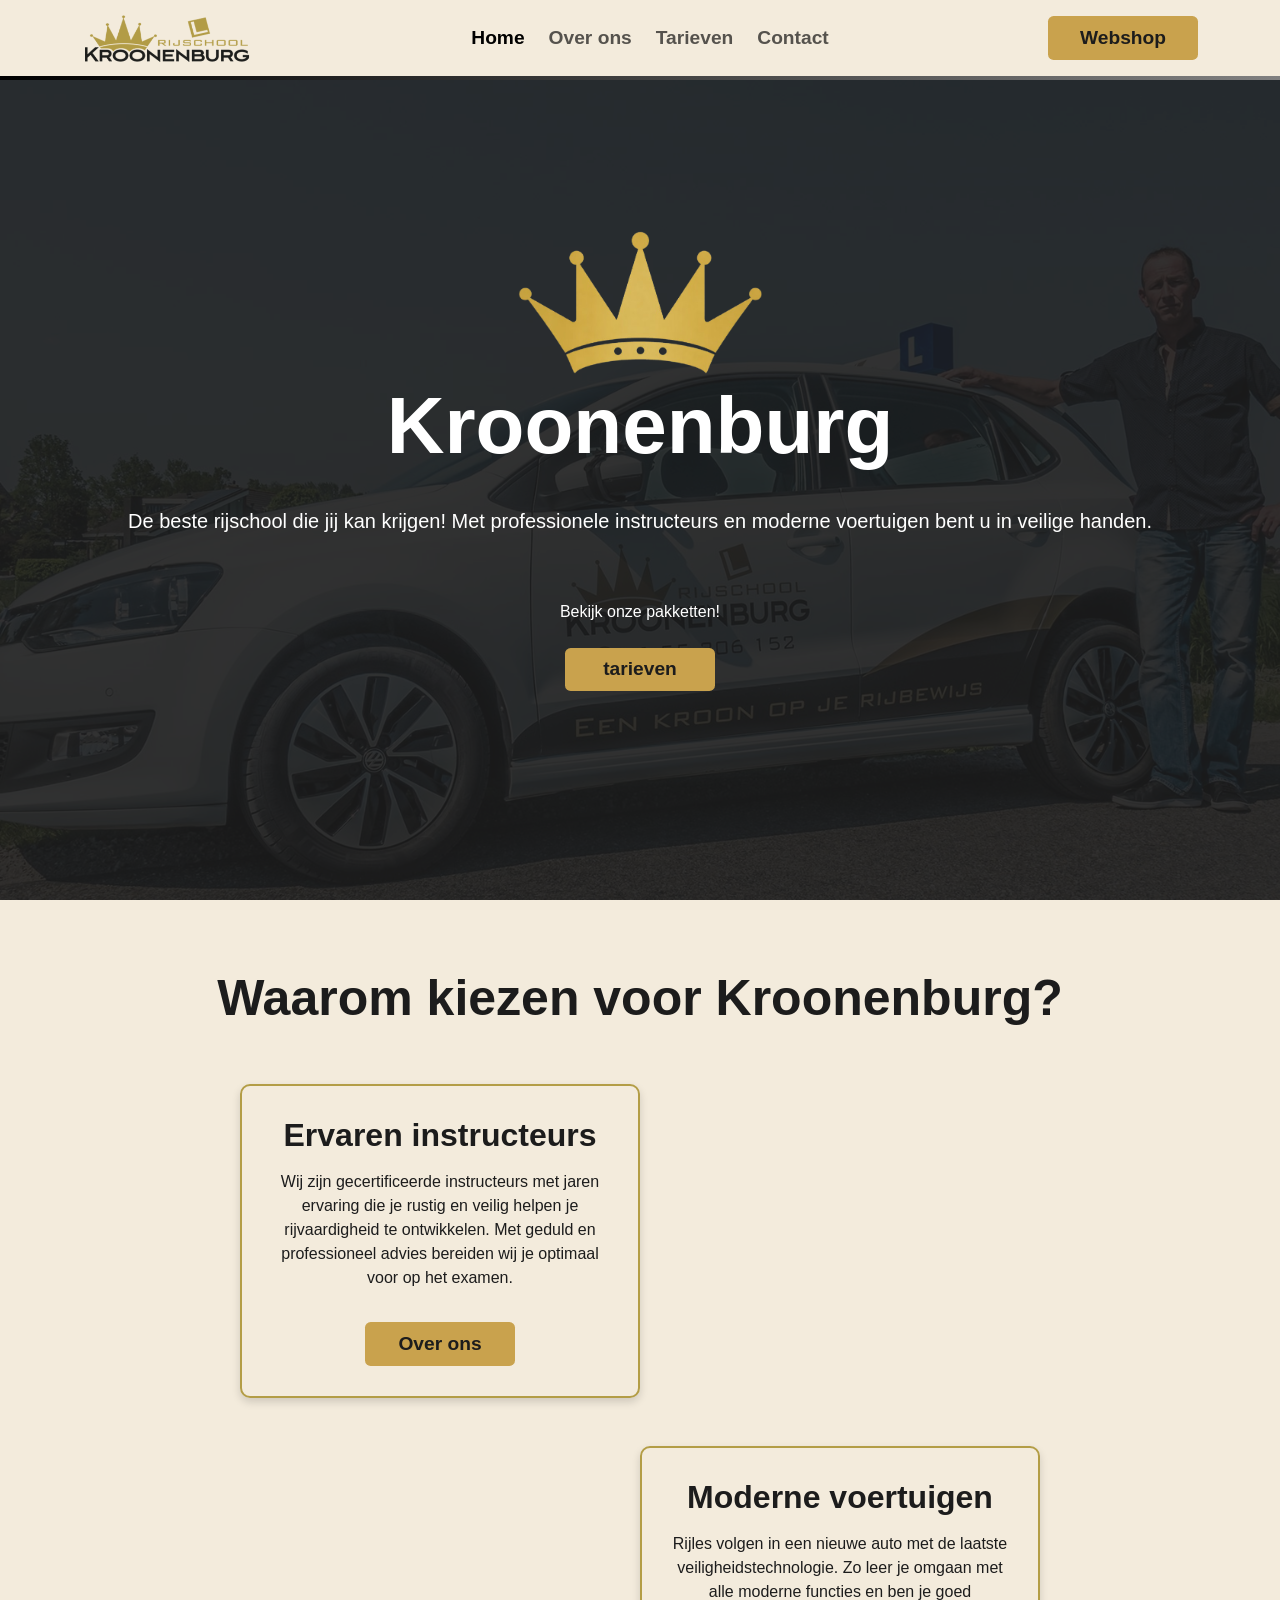
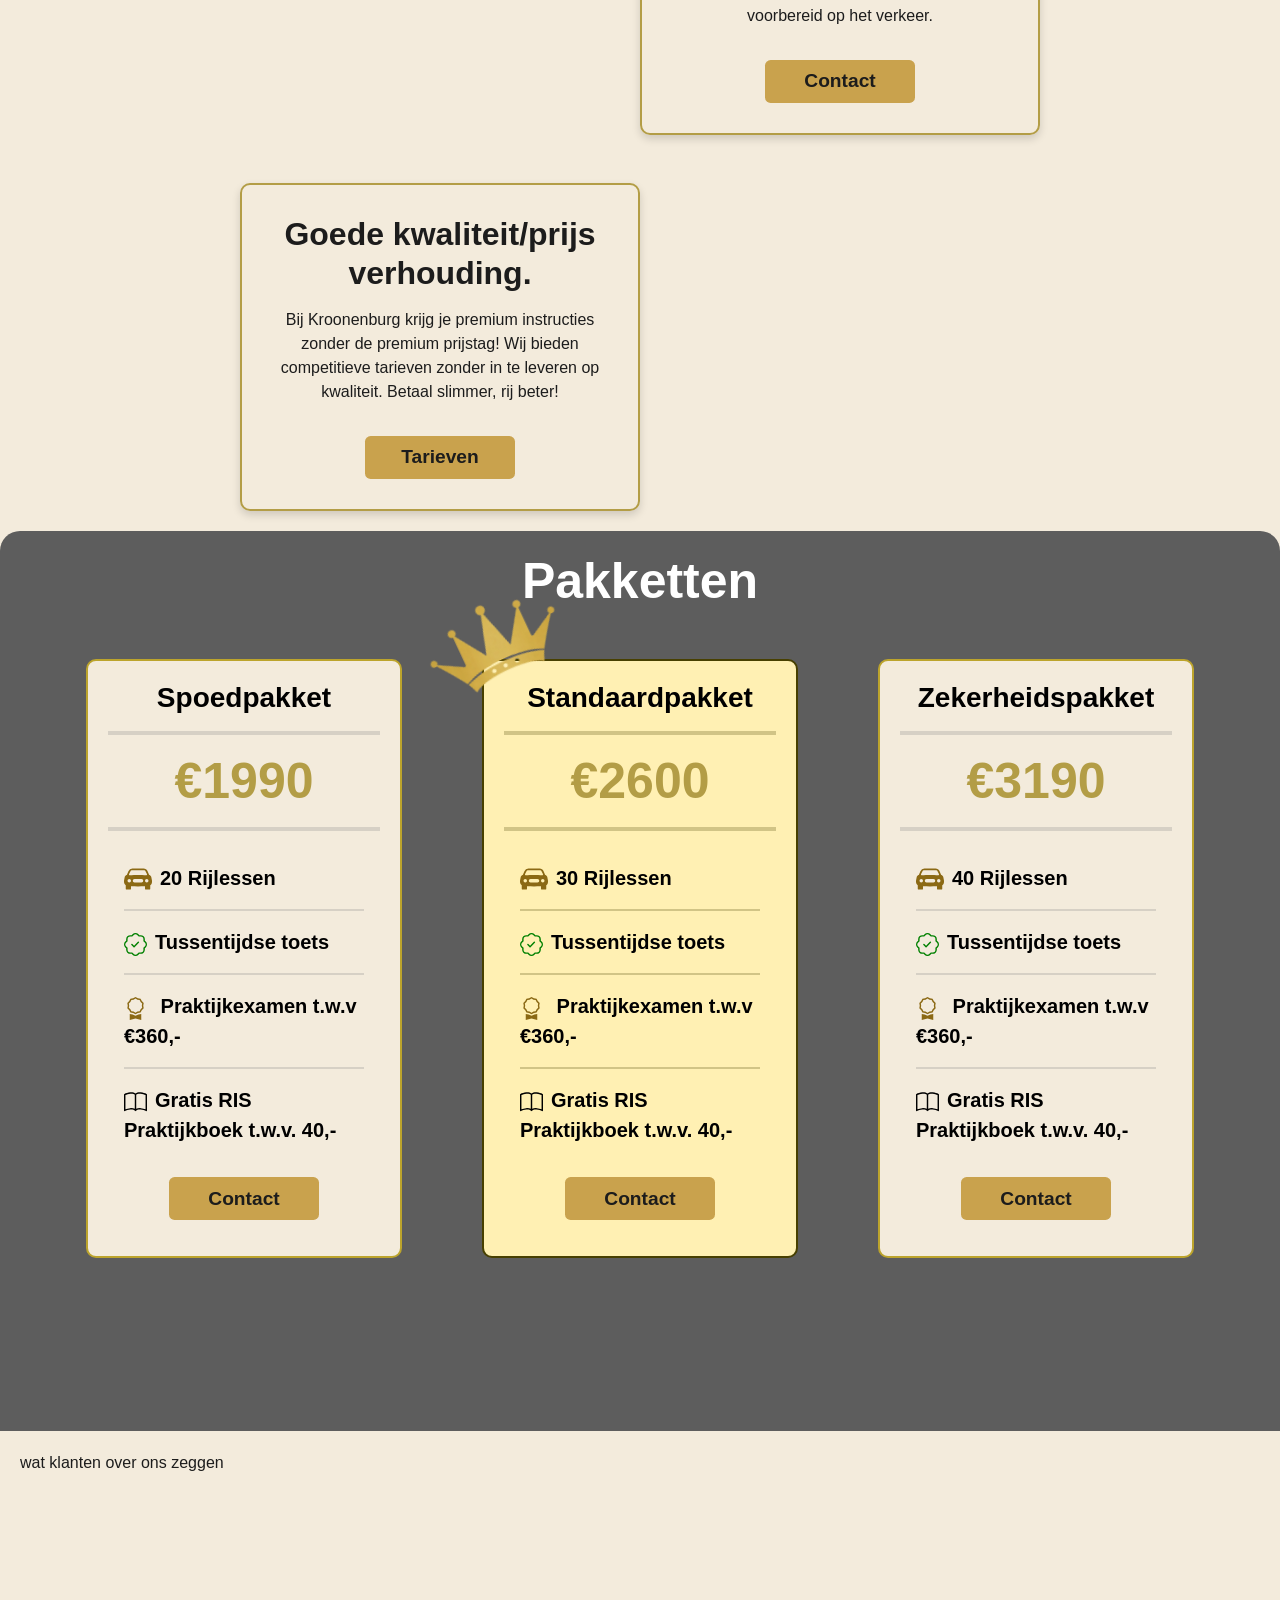
==== commit 83ca78f5: "tarieven verbeterd" ====
--- a/index.html
+++ b/index.html
@@ -130,6 +130,9 @@
                                 d="M1 2.828c.885-.37 2.154-.769 3.388-.893 1.33-.134 2.458.063 3.112.752v9.746c-.935-.53-2.12-.603-3.213-.493-1.18.12-2.37.461-3.287.811zm7.5-.141c.654-.689 1.782-.886 3.112-.752 1.234.124 2.503.523 3.388.893v9.923c-.918-.35-2.107-.692-3.287-.81-1.094-.111-2.278-.039-3.213.492zM8 1.783C7.015.936 5.587.81 4.287.94c-1.514.153-3.042.672-3.994 1.105A.5.5 0 0 0 0 2.5v11a.5.5 0 0 0 .707.455c.882-.4 2.303-.881 3.68-1.02 1.409-.142 2.59.087 3.223.877a.5.5 0 0 0 .78 0c.633-.79 1.814-1.019 3.222-.877 1.378.139 2.8.62 3.681 1.02A.5.5 0 0 0 16 13.5v-11a.5.5 0 0 0-.293-.455c-.952-.433-2.48-.952-3.994-1.105C10.413.809 8.985.936 8 1.783" />
                         </svg>Gratis RIS Praktijkboek t.w.v. 40,-
                     </p>
+                    <div class="d-flex justify-content-center">
+                        <a class="btn-gold text-center mt-3" href="hoi">Contact</a>
+                    </div>
                 </div>
 
             </div>
@@ -174,6 +177,9 @@
                                 d="M1 2.828c.885-.37 2.154-.769 3.388-.893 1.33-.134 2.458.063 3.112.752v9.746c-.935-.53-2.12-.603-3.213-.493-1.18.12-2.37.461-3.287.811zm7.5-.141c.654-.689 1.782-.886 3.112-.752 1.234.124 2.503.523 3.388.893v9.923c-.918-.35-2.107-.692-3.287-.81-1.094-.111-2.278-.039-3.213.492zM8 1.783C7.015.936 5.587.81 4.287.94c-1.514.153-3.042.672-3.994 1.105A.5.5 0 0 0 0 2.5v11a.5.5 0 0 0 .707.455c.882-.4 2.303-.881 3.68-1.02 1.409-.142 2.59.087 3.223.877a.5.5 0 0 0 .78 0c.633-.79 1.814-1.019 3.222-.877 1.378.139 2.8.62 3.681 1.02A.5.5 0 0 0 16 13.5v-11a.5.5 0 0 0-.293-.455c-.952-.433-2.48-.952-3.994-1.105C10.413.809 8.985.936 8 1.783" />
                         </svg>Gratis RIS Praktijkboek t.w.v. 40,-
                     </p>
+                    <div class="d-flex justify-content-center">
+                        <a class="btn-gold text-center mt-3" href="hoi">Contact</a>
+                    </div>
                 </div>
             </div>
             <div class="pakketkaart hidden scale-animation col-3">
@@ -216,9 +222,16 @@
                                 d="M1 2.828c.885-.37 2.154-.769 3.388-.893 1.33-.134 2.458.063 3.112.752v9.746c-.935-.53-2.12-.603-3.213-.493-1.18.12-2.37.461-3.287.811zm7.5-.141c.654-.689 1.782-.886 3.112-.752 1.234.124 2.503.523 3.388.893v9.923c-.918-.35-2.107-.692-3.287-.81-1.094-.111-2.278-.039-3.213.492zM8 1.783C7.015.936 5.587.81 4.287.94c-1.514.153-3.042.672-3.994 1.105A.5.5 0 0 0 0 2.5v11a.5.5 0 0 0 .707.455c.882-.4 2.303-.881 3.68-1.02 1.409-.142 2.59.087 3.223.877a.5.5 0 0 0 .78 0c.633-.79 1.814-1.019 3.222-.877 1.378.139 2.8.62 3.681 1.02A.5.5 0 0 0 16 13.5v-11a.5.5 0 0 0-.293-.455c-.952-.433-2.48-.952-3.994-1.105C10.413.809 8.985.936 8 1.783" />
                         </svg>Gratis RIS Praktijkboek t.w.v. 40,-
                     </p>
-                </div>
-            </div>
-        </div>
+                    <div class="d-flex justify-content-center">
+                        <a class="btn-gold text-center mt-3" href="hoi">Contact</a>
+                    </div>
+                </div>
+            </div>
+        </div>
+    </section>
+
+    <section>
+        wat klanten over ons zeggen
     </section>
 
 
--- a/style.css
+++ b/style.css
@@ -129,6 +129,9 @@
     padding: .45rem 10px;
     border-radius: .35rem;
     width: 150px;
+    text-align: center;
+    text-decoration: none;
+    transition: all 0.4s;
 }
 
 .btn-gold:hover {
@@ -195,11 +198,12 @@
 
 .pakketkaart {
     border-radius: 10px;
-    border: 2px solid beige;
+    border: 2px solid rgb(188, 164, 44);
     padding: 20px;
     background: var(--Lbeige);
     color: black;
     position: relative;
+    top: 0;
     min-height: 500px;
     min-width: 280px;
     transform: scale(0);
@@ -209,6 +213,12 @@
         font-size: 20px;
         font-weight: bold;
     }
+}
+
+.pakketkaart:hover {
+    box-shadow: 0 8px 16px rgba(0, 0, 0, 0.2);
+    top: -5px;
+    transition: all 0.3s ease;
 }
 
 .goldpakket {
@@ -228,6 +238,10 @@
         border: 2px solid rgb(72, 64, 0);
     }
 
+    hr.small {
+       border: 1px solid rgb(72, 64, 0); 
+    }
+
 }
 
 .prijskaart {
